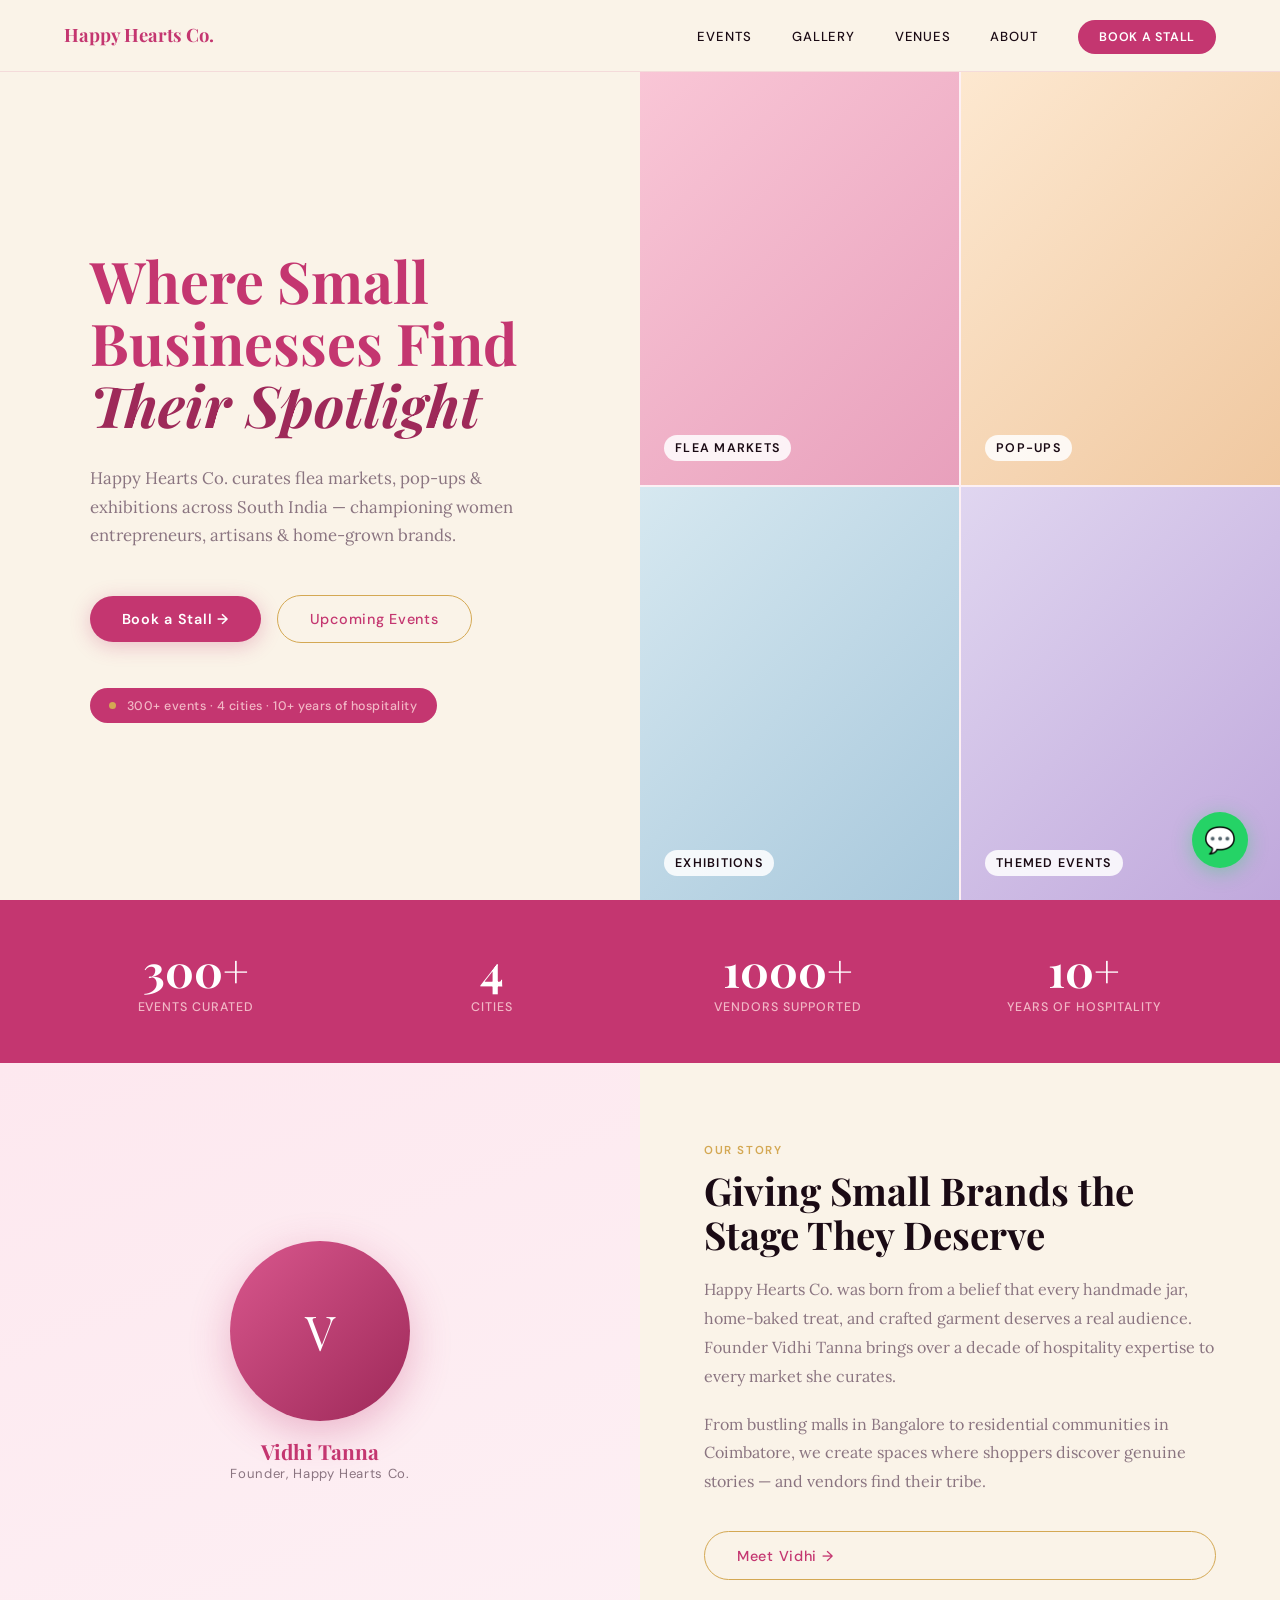
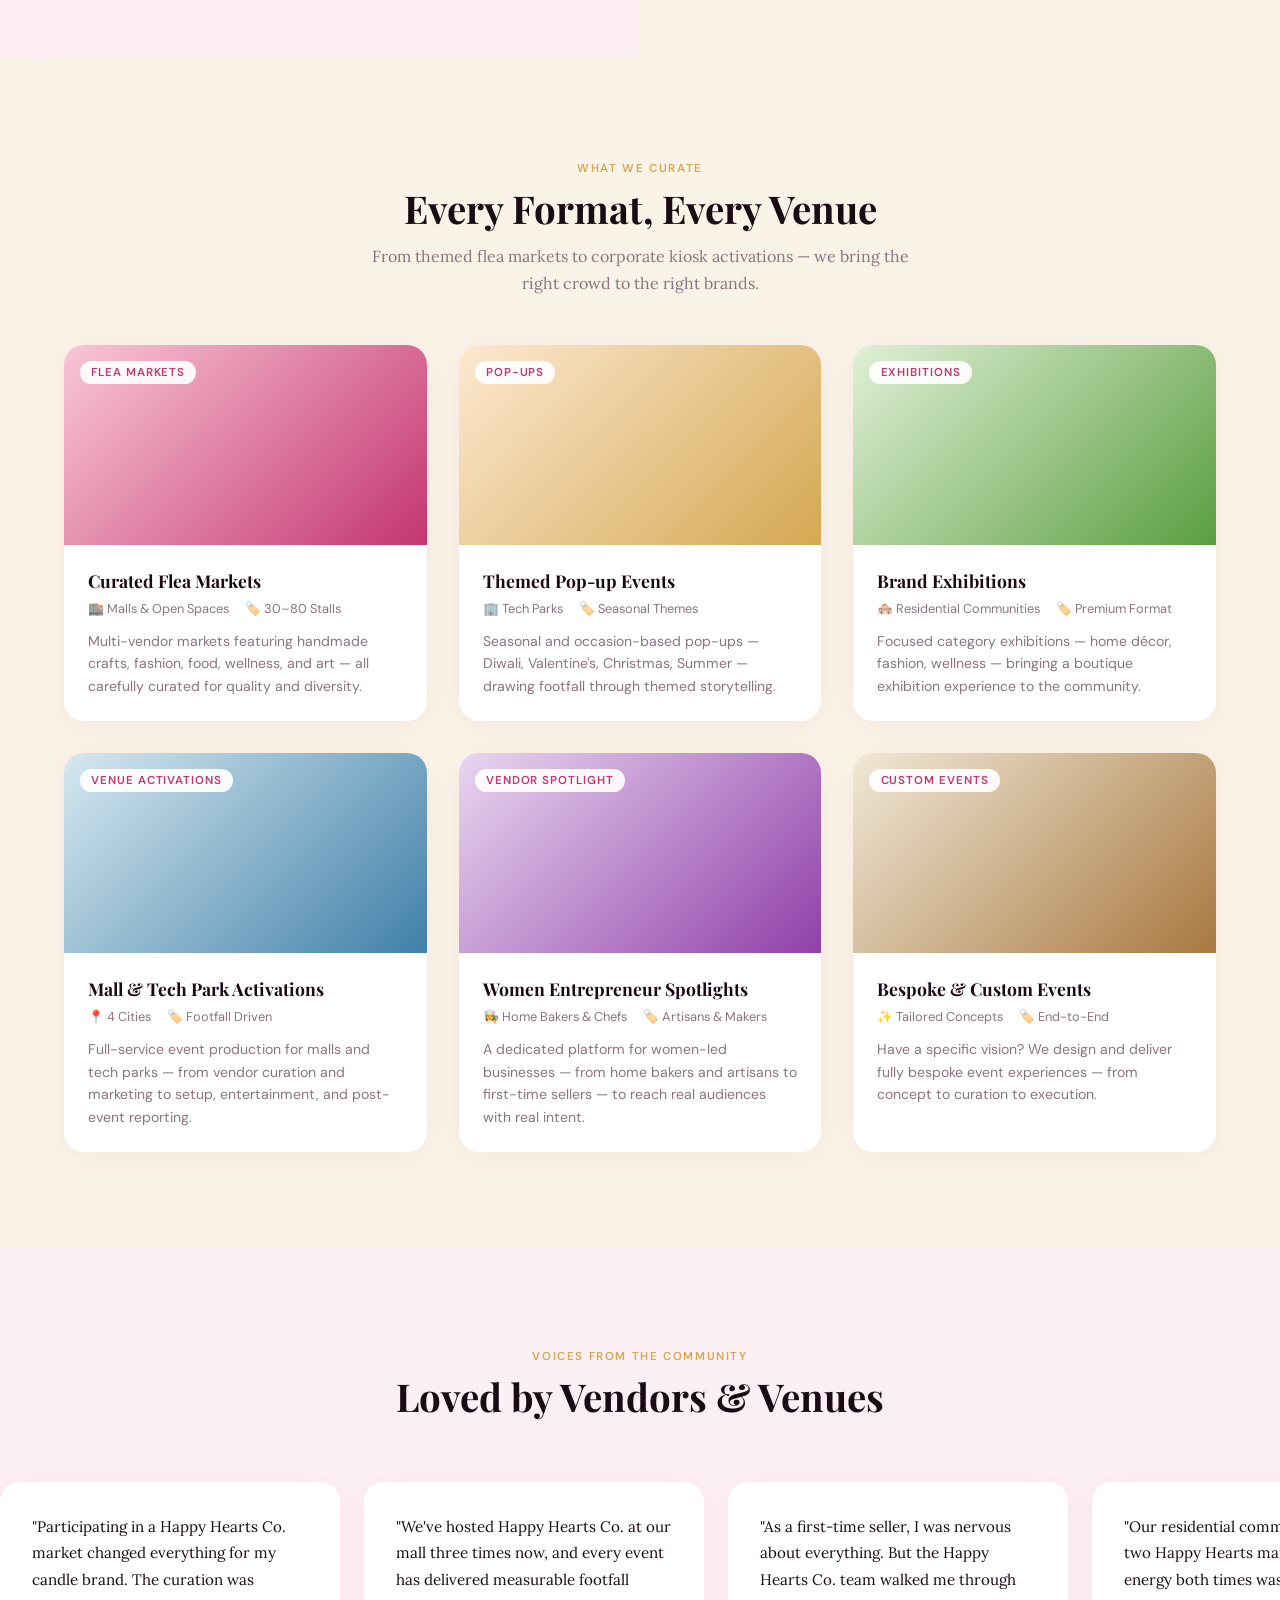
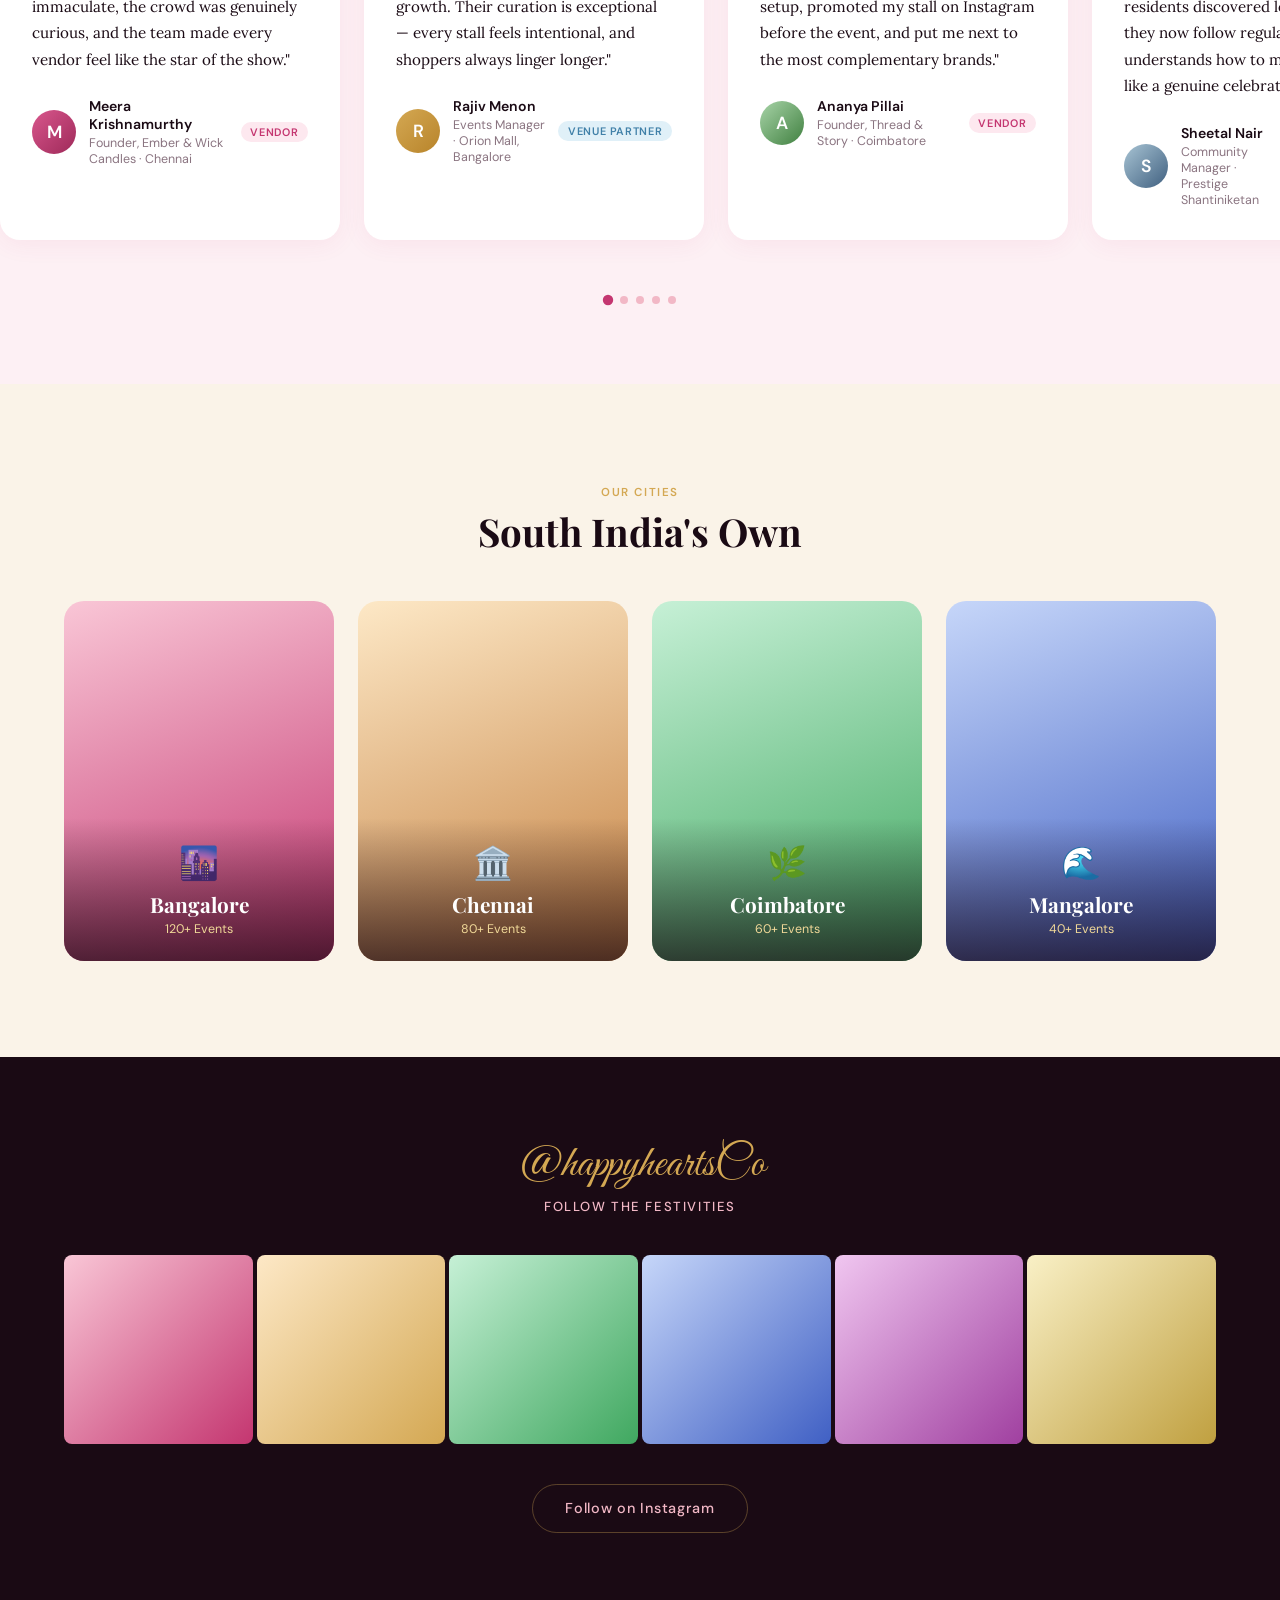
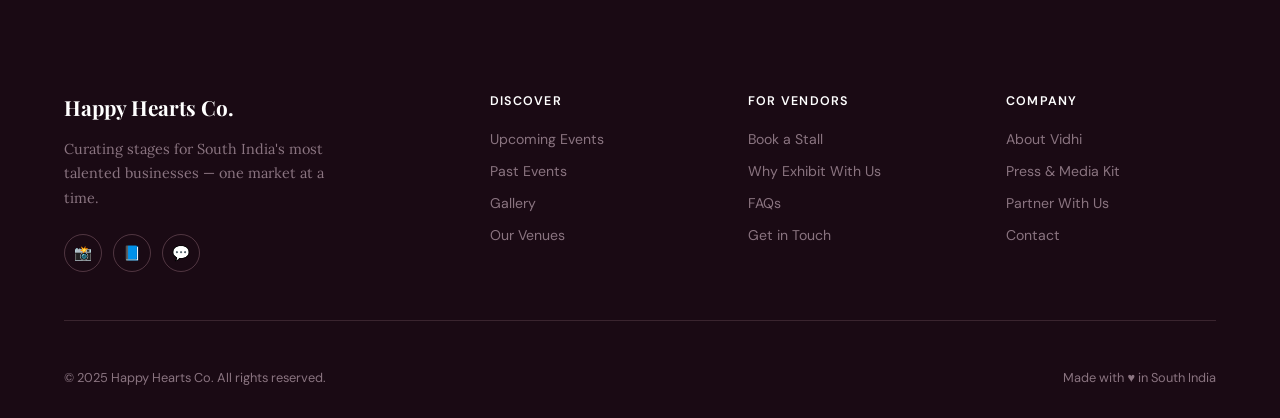
==== index.html @ 6479162c "Changed the Repo Structure" ====
<!DOCTYPE html>
<html lang="en">
<head>
  <meta charset="UTF-8" />
  <meta name="viewport" content="width=device-width, initial-scale=1.0" />
  <title>Happy Hearts Co. — Where Small Businesses Find Their Spotlight</title>
  <meta name="description" content="Happy Hearts Co. curates flea markets, pop-ups, and exhibitions across South India — giving women entrepreneurs and small businesses their stage." />
  <link rel="preconnect" href="https://fonts.googleapis.com">
  <link rel="preconnect" href="https://fonts.gstatic.com" crossorigin>
  <link href="https://fonts.googleapis.com/css2?family=Playfair+Display:ital,wght@0,400;0,600;0,700;1,400;1,600&family=DM+Sans:wght@300;400;500;600&family=Lora:ital,wght@0,400;1,400&family=Great+Vibes&display=swap" rel="stylesheet">
  <link rel="stylesheet" href="/css/styles.css">
</head>
<body>

<!-- ── NAVIGATION ── -->
<nav id="mainNav">
  <a href="/" class="nav-logo">
    <!-- Replace src with your actual logo file, e.g. /images/logo.png -->
    <span class="nav-logo-text serif">Happy Hearts Co.</span>
  </a>
  <ul class="nav-links">
    <li><a href="/events">Events</a></li>
    <li><a href="/gallery">Gallery</a></li>
    <li><a href="/venues">Venues</a></li>
    <li><a href="/about">About</a></li>
    <li><a href="/vendors" class="nav-cta">Book a Stall</a></li>
  </ul>
  <button class="nav-toggle" id="navToggle" aria-label="Toggle menu">
    <span></span><span></span><span></span>
  </button>
</nav>

<!-- ── HERO ── -->
<section class="hero">
  <div class="hero-left">
    <h1 class="hero-headline serif">
      Where Small<br>Businesses Find<br><em>Their Spotlight</em>
    </h1>
    <p class="hero-sub lora">
      Happy Hearts Co. curates flea markets, pop-ups &amp; exhibitions across South India — championing women entrepreneurs, artisans &amp; home-grown brands.
    </p>
    <div class="hero-ctas">
      <a href="/vendors" class="btn-primary">Book a Stall →</a>
      <a href="/events" class="btn-secondary">Upcoming Events</a>
    </div>
    <div class="hero-badge">
      <span class="badge-dot"></span>
      300+ events · 4 cities · 10+ years of hospitality
    </div>
  </div>
  <div class="hero-right">
    <div class="hero-tiles">
      <div class="hero-tile">
        <div class="tile-bg tb-1"></div>
        <span class="tile-label">Flea Markets</span>
      </div>
      <div class="hero-tile">
        <div class="tile-bg tb-2"></div>
        <span class="tile-label">Pop-ups</span>
      </div>
      <div class="hero-tile">
        <div class="tile-bg tb-3"></div>
        <span class="tile-label">Exhibitions</span>
      </div>
      <div class="hero-tile">
        <div class="tile-bg tb-4"></div>
        <span class="tile-label">Themed Events</span>
      </div>
    </div>
  </div>
</section>

<!-- ── STATS STRIP ── -->
<div class="stats-strip">
  <div class="stat-item">
    <div class="stat-num serif">300+</div>
    <div class="stat-label">Events Curated</div>
  </div>
  <div class="stat-item">
    <div class="stat-num serif">4</div>
    <div class="stat-label">Cities</div>
  </div>
  <div class="stat-item">
    <div class="stat-num serif">1000+</div>
    <div class="stat-label">Vendors Supported</div>
  </div>
  <div class="stat-item">
    <div class="stat-num serif">10+</div>
    <div class="stat-label">Years of Hospitality</div>
  </div>
</div>

<!-- ── ABOUT STRIP ── -->
<section class="about-strip">
  <div class="about-visual">
    <div class="about-visual-inner">
      <div class="about-founder-placeholder">V</div>
      <div class="about-founder-name serif">Vidhi Tanna</div>
      <div class="about-founder-title">Founder, Happy Hearts Co.</div>
    </div>
  </div>
  <div class="about-content reveal">
    <span class="section-eyebrow">Our Story</span>
    <h2 class="section-title serif" style="text-align:left;margin-bottom:1.2rem;">Giving Small Brands the Stage They Deserve</h2>
    <p>Happy Hearts Co. was born from a belief that every handmade jar, home-baked treat, and crafted garment deserves a real audience. Founder Vidhi Tanna brings over a decade of hospitality expertise to every market she curates.</p>
    <p>From bustling malls in Bangalore to residential communities in Coimbatore, we create spaces where shoppers discover genuine stories — and vendors find their tribe.</p>
    <a href="/about" class="btn-secondary" style="margin-top:1rem;">Meet Vidhi →</a>
  </div>
</section>

<!-- ── EVENTS SECTION ── -->
<section class="events-section">
  <div class="reveal">
    <span class="section-eyebrow">What We Curate</span>
    <h2 class="section-title serif">Every Format, Every Venue</h2>
    <p class="section-sub lora">From themed flea markets to corporate kiosk activations — we bring the right crowd to the right brands.</p>
  </div>
  <div class="events-grid">
    <a href="/events" class="event-card reveal">
      <div class="event-card-img">
        <div class="event-card-bg ec-1"></div>
        <span class="event-card-tag">Flea Markets</span>
      </div>
      <div class="event-card-body">
        <div class="event-card-title serif">Curated Flea Markets</div>
        <div class="event-card-meta">
          <span>🏬 Malls &amp; Open Spaces</span>
          <span>🏷️ 30–80 Stalls</span>
        </div>
        <div class="event-card-desc">Multi-vendor markets featuring handmade crafts, fashion, food, wellness, and art — all carefully curated for quality and diversity.</div>
      </div>
    </a>
    <a href="/events" class="event-card reveal">
      <div class="event-card-img">
        <div class="event-card-bg ec-2"></div>
        <span class="event-card-tag">Pop-ups</span>
      </div>
      <div class="event-card-body">
        <div class="event-card-title serif">Themed Pop-up Events</div>
        <div class="event-card-meta">
          <span>🏢 Tech Parks</span>
          <span>🏷️ Seasonal Themes</span>
        </div>
        <div class="event-card-desc">Seasonal and occasion-based pop-ups — Diwali, Valentine's, Christmas, Summer — drawing footfall through themed storytelling.</div>
      </div>
    </a>
    <a href="/events" class="event-card reveal">
      <div class="event-card-img">
        <div class="event-card-bg ec-3"></div>
        <span class="event-card-tag">Exhibitions</span>
      </div>
      <div class="event-card-body">
        <div class="event-card-title serif">Brand Exhibitions</div>
        <div class="event-card-meta">
          <span>🏘️ Residential Communities</span>
          <span>🏷️ Premium Format</span>
        </div>
        <div class="event-card-desc">Focused category exhibitions — home décor, fashion, wellness — bringing a boutique exhibition experience to the community.</div>
      </div>
    </a>
    <a href="/venues" class="event-card reveal">
      <div class="event-card-img">
        <div class="event-card-bg ec-4"></div>
        <span class="event-card-tag">Venue Activations</span>
      </div>
      <div class="event-card-body">
        <div class="event-card-title serif">Mall &amp; Tech Park Activations</div>
        <div class="event-card-meta">
          <span>📍 4 Cities</span>
          <span>🏷️ Footfall Driven</span>
        </div>
        <div class="event-card-desc">Full-service event production for malls and tech parks — from vendor curation and marketing to setup, entertainment, and post-event reporting.</div>
      </div>
    </a>
    <a href="/vendors" class="event-card reveal">
      <div class="event-card-img">
        <div class="event-card-bg ec-5"></div>
        <span class="event-card-tag">Vendor Spotlight</span>
      </div>
      <div class="event-card-body">
        <div class="event-card-title serif">Women Entrepreneur Spotlights</div>
        <div class="event-card-meta">
          <span>👩‍🍳 Home Bakers &amp; Chefs</span>
          <span>🏷️ Artisans &amp; Makers</span>
        </div>
        <div class="event-card-desc">A dedicated platform for women-led businesses — from home bakers and artisans to first-time sellers — to reach real audiences with real intent.</div>
      </div>
    </a>
    <a href="/contact" class="event-card reveal">
      <div class="event-card-img">
        <div class="event-card-bg ec-6"></div>
        <span class="event-card-tag">Custom Events</span>
      </div>
      <div class="event-card-body">
        <div class="event-card-title serif">Bespoke &amp; Custom Events</div>
        <div class="event-card-meta">
          <span>✨ Tailored Concepts</span>
          <span>🏷️ End-to-End</span>
        </div>
        <div class="event-card-desc">Have a specific vision? We design and deliver fully bespoke event experiences — from concept to curation to execution.</div>
      </div>
    </a>
  </div>
</section>

<!-- ── TESTIMONIALS ── -->
<section class="testi-section">
  <div class="testi-header reveal">
    <span class="section-eyebrow">Voices from the Community</span>
    <h2 class="section-title serif">Loved by Vendors &amp; Venues</h2>
  </div>
  <div class="testi-track" id="testiTrack">
    <div class="testi-card">
      <p class="testi-text lora">"Participating in a Happy Hearts Co. market changed everything for my candle brand. The curation was immaculate, the crowd was genuinely curious, and the team made every vendor feel like the star of the show."</p>
      <div class="testi-author">
        <div class="testi-avatar ta-1">M</div>
        <div class="testi-info">
          <div class="testi-name">Meera Krishnamurthy</div>
          <div class="testi-role">Founder, Ember &amp; Wick Candles · Chennai</div>
        </div>
        <div class="testi-type-badge">Vendor</div>
      </div>
    </div>
    <div class="testi-card">
      <p class="testi-text lora">"We've hosted Happy Hearts Co. at our mall three times now, and every event has delivered measurable footfall growth. Their curation is exceptional — every stall feels intentional, and shoppers always linger longer."</p>
      <div class="testi-author">
        <div class="testi-avatar ta-2">R</div>
        <div class="testi-info">
          <div class="testi-name">Rajiv Menon</div>
          <div class="testi-role">Events Manager · Orion Mall, Bangalore</div>
        </div>
        <div class="testi-type-badge venue">Venue Partner</div>
      </div>
    </div>
    <div class="testi-card">
      <p class="testi-text lora">"As a first-time seller, I was nervous about everything. But the Happy Hearts Co. team walked me through setup, promoted my stall on Instagram before the event, and put me next to the most complementary brands."</p>
      <div class="testi-author">
        <div class="testi-avatar ta-3">A</div>
        <div class="testi-info">
          <div class="testi-name">Ananya Pillai</div>
          <div class="testi-role">Founder, Thread &amp; Story · Coimbatore</div>
        </div>
        <div class="testi-type-badge">Vendor</div>
      </div>
    </div>
    <div class="testi-card">
      <p class="testi-text lora">"Our residential community has hosted two Happy Hearts markets now. The energy both times was incredible — residents discovered local businesses they now follow regularly. Vidhi understands how to make an event feel like a genuine celebration."</p>
      <div class="testi-author">
        <div class="testi-avatar ta-4">S</div>
        <div class="testi-info">
          <div class="testi-name">Sheetal Nair</div>
          <div class="testi-role">Community Manager · Prestige Shantiniketan</div>
        </div>
        <div class="testi-type-badge venue">Venue Partner</div>
      </div>
    </div>
    <div class="testi-card">
      <p class="testi-text lora">"I've done flea markets across Bangalore, but Happy Hearts Co. events consistently bring the most engaged buyers. The audience genuinely comes to discover and support small brands — not just to window shop. That quality of footfall is rare."</p>
      <div class="testi-author">
        <div class="testi-avatar ta-1">P</div>
        <div class="testi-info">
          <div class="testi-name">Priya Sundaram</div>
          <div class="testi-role">Founder, Chai &amp; Clay · Bangalore</div>
        </div>
        <div class="testi-type-badge">Vendor</div>
      </div>
    </div>
  </div>
  <div class="testi-dots" id="testiDots">
    <button class="tdot active" data-index="0"></button>
    <button class="tdot" data-index="1"></button>
    <button class="tdot" data-index="2"></button>
    <button class="tdot" data-index="3"></button>
    <button class="tdot" data-index="4"></button>
  </div>
</section>

<!-- ── CITIES ── -->
<section class="cities-section">
  <div class="cities-header reveal">
    <span class="section-eyebrow">Our Cities</span>
    <h2 class="section-title serif">South India's Own</h2>
  </div>
  <div class="cities-grid">
    <a href="/events?city=bangalore" class="city-card reveal" style="text-decoration:none;">
      <div class="city-bg cb-1"></div>
      <div class="city-overlay">
        <span class="city-emoji">🌆</span>
        <div class="city-name serif">Bangalore</div>
        <div class="city-count">120+ Events</div>
      </div>
    </a>
    <a href="/events?city=chennai" class="city-card reveal" style="text-decoration:none;">
      <div class="city-bg cb-2"></div>
      <div class="city-overlay">
        <span class="city-emoji">🏛️</span>
        <div class="city-name serif">Chennai</div>
        <div class="city-count">80+ Events</div>
      </div>
    </a>
    <a href="/events?city=coimbatore" class="city-card reveal" style="text-decoration:none;">
      <div class="city-bg cb-3"></div>
      <div class="city-overlay">
        <span class="city-emoji">🌿</span>
        <div class="city-name serif">Coimbatore</div>
        <div class="city-count">60+ Events</div>
      </div>
    </a>
    <a href="/events?city=mangalore" class="city-card reveal" style="text-decoration:none;">
      <div class="city-bg cb-4"></div>
      <div class="city-overlay">
        <span class="city-emoji">🌊</span>
        <div class="city-name serif">Mangalore</div>
        <div class="city-count">40+ Events</div>
      </div>
    </a>
  </div>
</section>

<!-- ── INSTAGRAM ── -->
<div class="insta-section">
  <div class="insta-handle script">@happyheartsCo</div>
  <div class="insta-sub">Follow the Festivities</div>
  <div class="insta-grid">
    <div class="insta-cell"><div class="insta-placeholder ip-1"></div><div class="insta-overlay">❤️</div></div>
    <div class="insta-cell"><div class="insta-placeholder ip-2"></div><div class="insta-overlay">❤️</div></div>
    <div class="insta-cell"><div class="insta-placeholder ip-3"></div><div class="insta-overlay">❤️</div></div>
    <div class="insta-cell"><div class="insta-placeholder ip-4"></div><div class="insta-overlay">❤️</div></div>
    <div class="insta-cell"><div class="insta-placeholder ip-5"></div><div class="insta-overlay">❤️</div></div>
    <div class="insta-cell"><div class="insta-placeholder ip-6"></div><div class="insta-overlay">❤️</div></div>
  </div>
  <a href="https://instagram.com/happyheartsCo" target="_blank" class="btn-secondary" style="color:var(--blush);border-color:rgba(212,168,83,0.35);margin:0 auto;display:inline-flex;">Follow on Instagram</a>
</div>

<!-- ── FOOTER ── -->
<footer>
  <div class="footer-top">
    <div>
      <!-- Replace with <img class="footer-logo-img" src="/images/logo.png" alt="Happy Hearts Co."> -->
      <div class="footer-logo-text serif">Happy Hearts Co.</div>
      <p class="footer-tagline lora">Curating stages for South India's most talented businesses — one market at a time.</p>
      <div class="footer-social">
        <a href="https://instagram.com/happyheartsCo" class="social-btn" target="_blank" title="Instagram">📸</a>
        <a href="#" class="social-btn" title="Facebook">📘</a>
        <a href="https://wa.me/91XXXXXXXXXX" class="social-btn" target="_blank" title="WhatsApp">💬</a>
      </div>
    </div>
    <div class="footer-col">
      <h4>Discover</h4>
      <ul class="footer-links">
        <li><a href="/events">Upcoming Events</a></li>
        <li><a href="/events/past">Past Events</a></li>
        <li><a href="/gallery">Gallery</a></li>
        <li><a href="/venues">Our Venues</a></li>
      </ul>
    </div>
    <div class="footer-col">
      <h4>For Vendors</h4>
      <ul class="footer-links">
        <li><a href="/vendors">Book a Stall</a></li>
        <li><a href="/vendors#why">Why Exhibit With Us</a></li>
        <li><a href="/vendors#faq">FAQs</a></li>
        <li><a href="/contact">Get in Touch</a></li>
      </ul>
    </div>
    <div class="footer-col">
      <h4>Company</h4>
      <ul class="footer-links">
        <li><a href="/about">About Vidhi</a></li>
        <li><a href="/press">Press &amp; Media Kit</a></li>
        <li><a href="/about#partner">Partner With Us</a></li>
        <li><a href="/contact">Contact</a></li>
      </ul>
    </div>
  </div>
  <div class="footer-bottom">
    <div class="footer-legal">© 2025 Happy Hearts Co. All rights reserved.</div>
    <div class="footer-made">Made with ♥ in South India</div>
  </div>
</footer>

<!-- ── WHATSAPP FLOAT ── -->
<a href="https://wa.me/91XXXXXXXXXX?text=Hi%20Happy%20Hearts%20Co.!" class="whatsapp-float" target="_blank" title="Chat on WhatsApp">💬</a>

<script src="/js/main.js"></script>
</body>
</html>
---- css/styles.css ----
/* ============================================================
   Happy Hearts Co. — Main Stylesheet
   Brand: Warm feminine · Festival energy · South India roots
   ============================================================ */

/* ── DESIGN TOKENS ── */
:root {
  --brand:        #c43670;
  --brand-dark:   #9e2959;
  --brand-light:  #d9578d;
  --blush:        #F2B8C6;
  --blush-soft:   #fde8ef;
  --gold:         #D4A853;
  --gold-light:   #f0d898;
  --cream:        #FAF3E8;
  --powder:       #FDF0F4;
  --espresso:     #1A0A14;
  --warm-grey:    #8a7480;
  --white:        #ffffff;
}

/* ── RESET & BASE ── */
*, *::before, *::after { box-sizing: border-box; margin: 0; padding: 0; }
html { scroll-behavior: smooth; }
body {
  font-family: 'DM Sans', sans-serif;
  background-color: var(--cream);
  color: var(--espresso);
  overflow-x: hidden;
}

/* ── FONT UTILITIES ── */
.serif  { font-family: 'Playfair Display', serif; }
.script { font-family: 'Great Vibes', cursive; }
.lora   { font-family: 'Lora', serif; }

/* ── SECTION UTILITIES ── */
.section-eyebrow {
  display: inline-block;
  font-size: 0.72rem;
  font-weight: 600;
  letter-spacing: 0.14em;
  text-transform: uppercase;
  color: var(--gold);
  margin-bottom: 0.6rem;
}
.section-title {
  font-family: 'Playfair Display', serif;
  font-size: clamp(1.9rem, 3vw, 2.8rem);
  font-weight: 700;
  color: var(--espresso);
  line-height: 1.15;
}
.section-sub {
  font-family: 'Lora', serif;
  font-size: 1rem;
  color: var(--warm-grey);
  line-height: 1.7;
  max-width: 560px;
  margin: 0.8rem auto 0;
}

/* ── BUTTONS ── */
.btn-primary {
  display: inline-flex;
  align-items: center;
  gap: 0.5rem;
  background: var(--brand);
  color: var(--white);
  padding: 0.9rem 2rem;
  border-radius: 50px;
  font-size: 0.9rem;
  font-weight: 600;
  letter-spacing: 0.05em;
  text-decoration: none;
  transition: background 0.2s, transform 0.2s, box-shadow 0.2s;
  box-shadow: 0 4px 20px rgba(196, 54, 112, 0.28);
}
.btn-primary:hover {
  background: var(--brand-dark);
  transform: translateY(-2px);
  box-shadow: 0 8px 30px rgba(196, 54, 112, 0.38);
}
.btn-secondary {
  display: inline-flex;
  align-items: center;
  gap: 0.5rem;
  background: transparent;
  color: var(--brand);
  padding: 0.9rem 2rem;
  border-radius: 50px;
  border: 1.5px solid var(--gold);
  font-size: 0.9rem;
  font-weight: 500;
  letter-spacing: 0.05em;
  text-decoration: none;
  transition: background 0.2s, transform 0.2s;
}
.btn-secondary:hover { background: var(--blush-soft); transform: translateY(-2px); }

/* ── SCROLL REVEAL ── */
.reveal {
  opacity: 0;
  transform: translateY(28px);
  transition: opacity 0.7s ease, transform 0.7s ease;
}
.reveal.visible {
  opacity: 1;
  transform: none;
}

/* ── NAVIGATION ── */
nav {
  position: fixed;
  top: 0; left: 0; right: 0;
  z-index: 100;
  padding: 0 5vw;
  height: 72px;
  display: flex;
  align-items: center;
  justify-content: space-between;
  background: rgba(250, 243, 232, 0.94);
  backdrop-filter: blur(14px);
  border-bottom: 1px solid rgba(196, 54, 112, 0.12);
  transition: box-shadow 0.3s;
}
nav.scrolled { box-shadow: 0 4px 30px rgba(196, 54, 112, 0.08); }

.nav-logo {
  display: flex;
  align-items: center;
  gap: 0.6rem;
  text-decoration: none;
}
.nav-logo-img { height: 44px; width: auto; display: block; }
.nav-logo-text {
  font-family: 'Playfair Display', serif;
  font-size: 1.15rem;
  font-weight: 700;
  color: var(--brand);
  line-height: 1.2;
}

.nav-links {
  display: flex;
  gap: 2.5rem;
  list-style: none;
}
.nav-links a {
  text-decoration: none;
  font-size: 0.82rem;
  font-weight: 500;
  letter-spacing: 0.06em;
  text-transform: uppercase;
  color: var(--espresso);
  position: relative;
  transition: color 0.2s;
}
.nav-links a::after {
  content: '';
  position: absolute;
  bottom: -3px; left: 0;
  width: 0; height: 1.5px;
  background: var(--gold);
  transition: width 0.3s ease;
}
.nav-links a:hover { color: var(--brand); }
.nav-links a:hover::after { width: 100%; }
.nav-links a.active { color: var(--brand); }
.nav-links a.active::after { width: 100%; }

.nav-cta {
  background: var(--brand) !important;
  color: var(--white) !important;
  padding: 0.55rem 1.3rem;
  border-radius: 50px;
  font-size: 0.78rem !important;
  font-weight: 600 !important;
  letter-spacing: 0.08em;
  transition: background 0.2s, transform 0.2s !important;
}
.nav-cta:hover { background: var(--brand-dark) !important; transform: translateY(-1px); }
.nav-cta::after { display: none !important; }

/* Mobile hamburger */
.nav-toggle {
  display: none;
  flex-direction: column;
  gap: 5px;
  cursor: pointer;
  padding: 4px;
  background: none;
  border: none;
}
.nav-toggle span {
  display: block;
  width: 24px;
  height: 2px;
  background: var(--espresso);
  border-radius: 2px;
  transition: all 0.3s;
}

/* ── HERO ── */
.hero {
  min-height: 100vh;
  padding-top: 72px;
  display: grid;
  grid-template-columns: 1fr 1fr;
  background: var(--cream);
  position: relative;
  overflow: hidden;
}
.hero-left {
  padding: 8vh 5vw 8vh 7vw;
  display: flex;
  flex-direction: column;
  justify-content: center;
  position: relative;
  z-index: 2;
}
.hero-headline {
  font-family: 'Playfair Display', serif;
  font-size: clamp(2.8rem, 4.5vw, 5rem);
  font-weight: 700;
  color: var(--brand);
  line-height: 1.08;
  margin-bottom: 1.8rem;
  opacity: 0;
  transform: translateY(20px);
  animation: fadeUp 0.8s forwards 0.3s;
}
.hero-headline em { font-style: italic; color: var(--brand-dark); }
.hero-sub {
  font-family: 'Lora', serif;
  font-size: 1.05rem;
  line-height: 1.7;
  color: var(--warm-grey);
  max-width: 460px;
  margin-bottom: 2.8rem;
  opacity: 0;
  transform: translateY(20px);
  animation: fadeUp 0.8s forwards 0.5s;
}
.hero-ctas {
  display: flex;
  gap: 1rem;
  align-items: center;
  flex-wrap: wrap;
  opacity: 0;
  transform: translateY(20px);
  animation: fadeUp 0.8s forwards 0.7s;
}
.hero-badge {
  margin-top: 2.8rem;
  display: inline-flex;
  align-items: center;
  gap: 0.7rem;
  background: var(--brand);
  color: var(--blush);
  padding: 0.6rem 1.2rem;
  border-radius: 50px;
  font-size: 0.78rem;
  font-weight: 500;
  letter-spacing: 0.04em;
  width: fit-content;
  opacity: 0;
  animation: fadeUp 0.8s forwards 0.9s;
}
.badge-dot {
  width: 7px; height: 7px;
  background: var(--gold);
  border-radius: 50%;
  animation: pulse 1.5s infinite;
}

/* Hero right — venue tiles */
.hero-right {
  position: relative;
  overflow: hidden;
  background: var(--powder);
}
.hero-tiles {
  position: absolute;
  inset: 0;
  display: grid;
  grid-template-columns: 1fr 1fr;
  grid-template-rows: 1fr 1fr;
  gap: 2px;
}
.hero-tile {
  position: relative;
  overflow: hidden;
  background: var(--blush-soft);
  display: flex;
  align-items: flex-end;
  padding: 1.5rem;
  opacity: 0;
  animation: fadeUp 0.6s forwards;
}
.hero-tile:nth-child(1) { animation-delay: 0.4s; }
.hero-tile:nth-child(2) { animation-delay: 0.55s; }
.hero-tile:nth-child(3) { animation-delay: 0.7s; }
.hero-tile:nth-child(4) { animation-delay: 0.85s; }
.tile-bg {
  position: absolute;
  inset: 0;
  transition: transform 0.5s ease;
}
.hero-tile:hover .tile-bg { transform: scale(1.05); }
.tb-1 { background: linear-gradient(135deg, #f9c6d6 0%, #e8a0bc 100%); }
.tb-2 { background: linear-gradient(135deg, #fde8d0 0%, #f0c8a0 100%); }
.tb-3 { background: linear-gradient(135deg, #d6e8f0 0%, #a8c8dc 100%); }
.tb-4 { background: linear-gradient(135deg, #e0d6f0 0%, #c0a8dc 100%); }
.tile-label {
  position: relative;
  z-index: 2;
  font-size: 0.78rem;
  font-weight: 600;
  letter-spacing: 0.1em;
  text-transform: uppercase;
  color: var(--espresso);
  background: rgba(255,255,255,0.85);
  padding: 0.3rem 0.7rem;
  border-radius: 20px;
}

/* ── STATS STRIP ── */
.stats-strip {
  background: var(--brand);
  padding: 3rem 5vw;
  display: grid;
  grid-template-columns: repeat(4, 1fr);
  gap: 2rem;
}
.stat-item {
  text-align: center;
  opacity: 0;
  transform: translateY(20px);
  transition: opacity 0.6s ease, transform 0.6s ease;
}
.stat-item.visible { opacity: 1; transform: none; }
.stat-num {
  font-family: 'Playfair Display', serif;
  font-size: clamp(2rem, 3.5vw, 3rem);
  font-weight: 700;
  color: var(--white);
  line-height: 1;
}
.stat-label {
  font-size: 0.78rem;
  font-weight: 500;
  letter-spacing: 0.08em;
  text-transform: uppercase;
  color: var(--blush);
  margin-top: 0.4rem;
}

/* ── ABOUT STRIP ── */
.about-strip {
  display: grid;
  grid-template-columns: 1fr 1fr;
  gap: 0;
  min-height: 520px;
}
.about-visual {
  background: linear-gradient(160deg, var(--blush-soft) 0%, var(--powder) 100%);
  display: flex;
  align-items: center;
  justify-content: center;
  padding: 4rem;
  position: relative;
  overflow: hidden;
}
.about-visual-inner {
  text-align: center;
}
.about-founder-img {
  width: 180px;
  height: 180px;
  border-radius: 50%;
  object-fit: cover;
  border: 4px solid var(--white);
  box-shadow: 0 12px 40px rgba(196, 54, 112, 0.2);
  margin-bottom: 1rem;
}
.about-founder-placeholder {
  width: 180px;
  height: 180px;
  border-radius: 50%;
  background: linear-gradient(135deg, var(--brand-light) 0%, var(--brand-dark) 100%);
  display: flex;
  align-items: center;
  justify-content: center;
  margin: 0 auto 1rem;
  font-family: 'Playfair Display', serif;
  font-size: 3rem;
  color: white;
  box-shadow: 0 12px 40px rgba(196, 54, 112, 0.3);
}
.about-founder-name {
  font-family: 'Playfair Display', serif;
  font-size: 1.3rem;
  color: var(--brand);
  font-weight: 700;
}
.about-founder-title {
  font-size: 0.82rem;
  color: var(--warm-grey);
  letter-spacing: 0.05em;
}
.about-content {
  padding: 5rem 5vw;
  display: flex;
  flex-direction: column;
  justify-content: center;
}
.about-content p {
  font-family: 'Lora', serif;
  font-size: 1rem;
  line-height: 1.8;
  color: var(--warm-grey);
  margin-bottom: 1.2rem;
}

/* ── EVENTS / SERVICES SECTION ── */
.events-section {
  padding: 6rem 5vw;
  text-align: center;
}
.events-grid {
  display: grid;
  grid-template-columns: repeat(3, 1fr);
  gap: 2rem;
  margin-top: 3rem;
  text-align: left;
}
.event-card {
  background: var(--white);
  border-radius: 20px;
  overflow: hidden;
  box-shadow: 0 4px 24px rgba(196, 54, 112, 0.07);
  transition: transform 0.3s ease, box-shadow 0.3s ease;
  text-decoration: none;
  color: inherit;
  display: block;
}
.event-card:hover {
  transform: translateY(-6px);
  box-shadow: 0 16px 48px rgba(196, 54, 112, 0.14);
}
.event-card-img {
  height: 200px;
  position: relative;
  overflow: hidden;
}
.event-card-bg {
  position: absolute;
  inset: 0;
  transition: transform 0.5s ease;
}
.event-card:hover .event-card-bg { transform: scale(1.06); }
.ec-1 { background: linear-gradient(135deg, #f9c6d6 0%, #c43670 100%); }
.ec-2 { background: linear-gradient(135deg, #fde8d0 0%, #D4A853 100%); }
.ec-3 { background: linear-gradient(135deg, #e0f0d6 0%, #5a9e40 100%); }
.ec-4 { background: linear-gradient(135deg, #d6e8f0 0%, #4080a8 100%); }
.ec-5 { background: linear-gradient(135deg, #e8d6f0 0%, #9040a8 100%); }
.ec-6 { background: linear-gradient(135deg, #f0e8d6 0%, #a87840 100%); }
.event-card-tag {
  position: absolute;
  top: 1rem; left: 1rem;
  background: rgba(255,255,255,0.92);
  color: var(--brand);
  font-size: 0.72rem;
  font-weight: 600;
  letter-spacing: 0.08em;
  text-transform: uppercase;
  padding: 0.25rem 0.7rem;
  border-radius: 20px;
  z-index: 2;
}
.event-card-body { padding: 1.5rem; }
.event-card-title {
  font-family: 'Playfair Display', serif;
  font-size: 1.1rem;
  font-weight: 700;
  color: var(--espresso);
  margin-bottom: 0.5rem;
}
.event-card-meta {
  font-size: 0.8rem;
  color: var(--warm-grey);
  margin-bottom: 0.8rem;
  display: flex;
  gap: 1rem;
}
.event-card-desc {
  font-size: 0.88rem;
  line-height: 1.6;
  color: var(--warm-grey);
}

/* ── TESTIMONIALS ── */
.testi-section {
  padding: 6rem 0 5rem;
  background: var(--powder);
  overflow: hidden;
}
.testi-header {
  text-align: center;
  padding: 0 5vw 3rem;
}
.testi-track {
  display: flex;
  gap: 1.5rem;
  padding: 1rem 5vw 2rem;
  overflow-x: auto;
  scroll-snap-type: x mandatory;
  cursor: grab;
  scrollbar-width: none;
  -ms-overflow-style: none;
}
.testi-track::-webkit-scrollbar { display: none; }
.testi-track.dragging { cursor: grabbing; }
.testi-card {
  min-width: 340px;
  max-width: 340px;
  background: var(--white);
  border-radius: 20px;
  padding: 2rem;
  scroll-snap-align: start;
  box-shadow: 0 4px 24px rgba(196, 54, 112, 0.07);
  flex-shrink: 0;
}
.testi-text {
  font-family: 'Lora', serif;
  font-size: 0.95rem;
  line-height: 1.75;
  color: var(--espresso);
  margin-bottom: 1.5rem;
}
.testi-author {
  display: flex;
  align-items: center;
  gap: 0.8rem;
}
.testi-avatar {
  width: 44px; height: 44px;
  border-radius: 50%;
  flex-shrink: 0;
  display: flex;
  align-items: center;
  justify-content: center;
  font-size: 1.1rem;
  color: white;
  font-weight: 600;
}
.ta-1 { background: linear-gradient(135deg, var(--brand-light), var(--brand-dark)); }
.ta-2 { background: linear-gradient(135deg, #D4A853, #b8842a); }
.ta-3 { background: linear-gradient(135deg, #a8d4a8, #408040); }
.ta-4 { background: linear-gradient(135deg, #a8c4d4, #406080); }
.testi-info { flex: 1; }
.testi-name { font-size: 0.88rem; font-weight: 600; color: var(--espresso); }
.testi-role { font-size: 0.78rem; color: var(--warm-grey); margin-top: 0.1rem; }
.testi-type-badge {
  font-size: 0.68rem;
  font-weight: 600;
  letter-spacing: 0.06em;
  text-transform: uppercase;
  color: var(--brand);
  background: var(--blush-soft);
  padding: 0.2rem 0.6rem;
  border-radius: 20px;
}
.testi-type-badge.venue { color: #4080a8; background: #e0f0f8; }
.testi-dots {
  display: flex;
  justify-content: center;
  gap: 0.5rem;
  margin-top: 1.5rem;
}
.tdot {
  width: 8px; height: 8px;
  border-radius: 50%;
  background: var(--blush);
  border: none;
  cursor: pointer;
  transition: background 0.2s, transform 0.2s;
}
.tdot.active { background: var(--brand); transform: scale(1.3); }

/* ── CITIES ── */
.cities-section {
  padding: 6rem 5vw;
  text-align: center;
}
.cities-header { margin-bottom: 3rem; }
.cities-grid {
  display: grid;
  grid-template-columns: repeat(4, 1fr);
  gap: 1.5rem;
}
.city-card {
  position: relative;
  border-radius: 20px;
  overflow: hidden;
  aspect-ratio: 3/4;
  display: flex;
  align-items: flex-end;
  text-decoration: none;
  color: inherit;
}
.city-bg {
  position: absolute;
  inset: 0;
  transition: transform 0.5s ease;
}
.city-card:hover .city-bg { transform: scale(1.06); }
.cb-1 { background: linear-gradient(160deg, #f9c6d6 0%, #c43670 100%); }
.cb-2 { background: linear-gradient(160deg, #fde8c6 0%, #c48040 100%); }
.cb-3 { background: linear-gradient(160deg, #c6f0d6 0%, #40a860 100%); }
.cb-4 { background: linear-gradient(160deg, #c6d6f9 0%, #4060c4 100%); }
.city-overlay {
  position: relative;
  z-index: 2;
  padding: 1.5rem;
  width: 100%;
  background: linear-gradient(0deg, rgba(26,10,20,0.7) 0%, transparent 100%);
}
.city-emoji { font-size: 2rem; display: block; margin-bottom: 0.4rem; }
.city-name {
  font-family: 'Playfair Display', serif;
  font-size: 1.3rem;
  font-weight: 700;
  color: var(--white);
}
.city-count { font-size: 0.78rem; color: var(--gold-light); margin-top: 0.2rem; }

/* ── INSTAGRAM SECTION ── */
.insta-section {
  padding: 5rem 5vw;
  background: var(--espresso);
  text-align: center;
}
.insta-handle {
  font-family: 'Great Vibes', cursive;
  font-size: 2.8rem;
  color: var(--gold);
  margin-bottom: 0.3rem;
}
.insta-sub {
  font-size: 0.82rem;
  font-weight: 500;
  letter-spacing: 0.12em;
  text-transform: uppercase;
  color: var(--blush);
  margin-bottom: 2.5rem;
}
.insta-grid {
  display: grid;
  grid-template-columns: repeat(6, 1fr);
  gap: 4px;
  margin-bottom: 2.5rem;
}
.insta-cell {
  aspect-ratio: 1;
  position: relative;
  overflow: hidden;
  border-radius: 8px;
  cursor: pointer;
}
.insta-placeholder {
  position: absolute;
  inset: 0;
  transition: transform 0.4s ease;
}
.insta-cell:hover .insta-placeholder { transform: scale(1.08); }
.ip-1 { background: linear-gradient(135deg, #f9c6d6, #c43670); }
.ip-2 { background: linear-gradient(135deg, #fde8c6, #D4A853); }
.ip-3 { background: linear-gradient(135deg, #c6f0d6, #40a860); }
.ip-4 { background: linear-gradient(135deg, #c6d6f9, #4060c4); }
.ip-5 { background: linear-gradient(135deg, #f0c6f0, #a040a0); }
.ip-6 { background: linear-gradient(135deg, #f9f0c6, #c0a040); }
.insta-overlay {
  position: absolute;
  inset: 0;
  background: rgba(196, 54, 112, 0.5);
  display: flex;
  align-items: center;
  justify-content: center;
  opacity: 0;
  transition: opacity 0.3s ease;
  font-size: 1.5rem;
  color: white;
}
.insta-cell:hover .insta-overlay { opacity: 1; }

/* ── FOOTER ── */
footer {
  background: var(--espresso);
  color: var(--blush);
  padding: 5rem 5vw 2rem;
}
.footer-top {
  display: grid;
  grid-template-columns: 1.8fr 1fr 1fr 1fr;
  gap: 3rem;
  margin-bottom: 3rem;
  padding-bottom: 3rem;
  border-bottom: 1px solid rgba(242, 184, 198, 0.15);
}
.footer-logo-img {
  height: 48px;
  width: auto;
  margin-bottom: 1rem;
  display: block;
}
.footer-logo-text {
  font-family: 'Playfair Display', serif;
  font-size: 1.3rem;
  font-weight: 700;
  color: var(--white);
  margin-bottom: 1rem;
}
.footer-tagline {
  font-family: 'Lora', serif;
  font-size: 0.9rem;
  line-height: 1.7;
  color: var(--warm-grey);
  margin-bottom: 1.5rem;
  max-width: 280px;
}
.footer-social { display: flex; gap: 0.7rem; }
.social-btn {
  width: 38px; height: 38px;
  border-radius: 50%;
  border: 1px solid rgba(242, 184, 198, 0.25);
  display: flex;
  align-items: center;
  justify-content: center;
  color: var(--blush);
  text-decoration: none;
  font-size: 0.9rem;
  transition: background 0.2s, border-color 0.2s;
}
.social-btn:hover { background: var(--brand); border-color: var(--brand); }
.footer-col h4 {
  font-size: 0.78rem;
  font-weight: 600;
  letter-spacing: 0.1em;
  text-transform: uppercase;
  color: var(--white);
  margin-bottom: 1.2rem;
}
.footer-links { list-style: none; }
.footer-links li { margin-bottom: 0.7rem; }
.footer-links a {
  text-decoration: none;
  font-size: 0.88rem;
  color: var(--warm-grey);
  transition: color 0.2s;
}
.footer-links a:hover { color: var(--gold); }
.footer-bottom {
  display: flex;
  align-items: center;
  justify-content: space-between;
}
.footer-legal { font-size: 0.8rem; color: var(--warm-grey); }
.footer-made { font-size: 0.8rem; color: var(--warm-grey); }

/* ── WHATSAPP FLOAT ── */
.whatsapp-float {
  position: fixed;
  bottom: 2rem;
  right: 2rem;
  z-index: 200;
  width: 56px; height: 56px;
  background: #25D366;
  border-radius: 50%;
  display: flex;
  align-items: center;
  justify-content: center;
  text-decoration: none;
  font-size: 1.6rem;
  color: white;
  box-shadow: 0 4px 20px rgba(37, 211, 102, 0.4);
  transition: transform 0.2s, box-shadow 0.2s;
}
.whatsapp-float:hover {
  transform: translateY(-3px) scale(1.05);
  box-shadow: 0 8px 30px rgba(37, 211, 102, 0.5);
}

/* ── INNER PAGE HERO ── */
.page-hero {
  padding: 120px 5vw 5rem;
  background: linear-gradient(135deg, var(--powder) 0%, var(--cream) 100%);
  text-align: center;
  position: relative;
  overflow: hidden;
}
.page-hero::before {
  content: '';
  position: absolute;
  top: -100px; right: -100px;
  width: 400px; height: 400px;
  background: radial-gradient(circle, rgba(196,54,112,0.08) 0%, transparent 70%);
  border-radius: 50%;
}
.page-hero-eyebrow {
  display: inline-block;
  font-size: 0.72rem;
  font-weight: 600;
  letter-spacing: 0.14em;
  text-transform: uppercase;
  color: var(--gold);
  margin-bottom: 1rem;
}
.page-hero-title {
  font-family: 'Playfair Display', serif;
  font-size: clamp(2.2rem, 4vw, 3.8rem);
  font-weight: 700;
  color: var(--brand);
  line-height: 1.1;
  margin-bottom: 1.2rem;
}
.page-hero-sub {
  font-family: 'Lora', serif;
  font-size: 1.05rem;
  color: var(--warm-grey);
  max-width: 560px;
  margin: 0 auto;
  line-height: 1.7;
}

/* ── CONTENT SECTIONS ── */
.content-section {
  padding: 5rem 5vw;
}
.content-section.alt { background: var(--powder); }

/* ── VENDOR PAGE ── */
.why-grid {
  display: grid;
  grid-template-columns: repeat(3, 1fr);
  gap: 2rem;
  margin-top: 3rem;
}
.why-card {
  background: var(--white);
  border-radius: 20px;
  padding: 2.5rem 2rem;
  text-align: center;
  box-shadow: 0 4px 24px rgba(196, 54, 112, 0.07);
}
.why-icon {
  font-size: 2.5rem;
  margin-bottom: 1rem;
  display: block;
}
.why-card h3 {
  font-family: 'Playfair Display', serif;
  font-size: 1.1rem;
  color: var(--brand);
  margin-bottom: 0.7rem;
}
.why-card p { font-size: 0.9rem; line-height: 1.6; color: var(--warm-grey); }

/* Stall types */
.stall-grid {
  display: grid;
  grid-template-columns: repeat(3, 1fr);
  gap: 1.5rem;
  margin-top: 2rem;
}
.stall-card {
  border: 1.5px solid rgba(196, 54, 112, 0.15);
  border-radius: 16px;
  padding: 2rem;
  transition: border-color 0.2s, box-shadow 0.2s;
  position: relative;
}
.stall-card:hover {
  border-color: var(--brand);
  box-shadow: 0 8px 32px rgba(196, 54, 112, 0.1);
}
.stall-card.popular {
  border-color: var(--brand);
  background: var(--blush-soft);
}
.popular-badge {
  position: absolute;
  top: -12px; left: 50%;
  transform: translateX(-50%);
  background: var(--brand);
  color: white;
  font-size: 0.68rem;
  font-weight: 600;
  letter-spacing: 0.08em;
  text-transform: uppercase;
  padding: 0.2rem 0.8rem;
  border-radius: 20px;
}
.stall-card h3 { font-family: 'Playfair Display', serif; font-size: 1.2rem; color: var(--espresso); margin-bottom: 0.4rem; }
.stall-price { font-size: 1.5rem; font-weight: 700; color: var(--brand); margin-bottom: 1rem; }
.stall-price span { font-size: 0.85rem; font-weight: 400; color: var(--warm-grey); }
.stall-features { list-style: none; }
.stall-features li { font-size: 0.88rem; color: var(--warm-grey); padding: 0.3rem 0; border-bottom: 1px solid rgba(196,54,112,0.08); }
.stall-features li::before { content: '✓ '; color: var(--brand); font-weight: 700; }

/* Contact form */
.contact-form {
  max-width: 640px;
  margin: 0 auto;
}
.form-group {
  margin-bottom: 1.5rem;
}
.form-group label {
  display: block;
  font-size: 0.82rem;
  font-weight: 600;
  letter-spacing: 0.04em;
  text-transform: uppercase;
  color: var(--espresso);
  margin-bottom: 0.5rem;
}
.form-group input,
.form-group select,
.form-group textarea {
  width: 100%;
  padding: 0.85rem 1.2rem;
  border: 1.5px solid rgba(196, 54, 112, 0.2);
  border-radius: 12px;
  font-family: 'DM Sans', sans-serif;
  font-size: 0.95rem;
  color: var(--espresso);
  background: var(--white);
  transition: border-color 0.2s, box-shadow 0.2s;
  outline: none;
}
.form-group input:focus,
.form-group select:focus,
.form-group textarea:focus {
  border-color: var(--brand);
  box-shadow: 0 0 0 3px rgba(196, 54, 112, 0.1);
}
.form-group textarea { resize: vertical; min-height: 120px; }
.form-row { display: grid; grid-template-columns: 1fr 1fr; gap: 1rem; }

/* FAQ */
.faq-list { max-width: 720px; margin: 2rem auto 0; }
.faq-item {
  border-bottom: 1px solid rgba(196, 54, 112, 0.12);
  padding: 1.5rem 0;
}
.faq-q {
  display: flex;
  justify-content: space-between;
  align-items: center;
  cursor: pointer;
  font-weight: 600;
  font-size: 0.95rem;
  color: var(--espresso);
  gap: 1rem;
}
.faq-q .faq-icon {
  flex-shrink: 0;
  width: 24px; height: 24px;
  background: var(--blush-soft);
  border-radius: 50%;
  display: flex;
  align-items: center;
  justify-content: center;
  color: var(--brand);
  font-size: 1.1rem;
  transition: transform 0.3s, background 0.2s;
}
.faq-item.open .faq-icon { transform: rotate(45deg); background: var(--brand); color: white; }
.faq-a {
  font-family: 'Lora', serif;
  font-size: 0.92rem;
  color: var(--warm-grey);
  line-height: 1.7;
  max-height: 0;
  overflow: hidden;
  transition: max-height 0.4s ease, padding 0.3s ease;
}
.faq-item.open .faq-a { max-height: 300px; padding-top: 1rem; }

/* Gallery grid */
.gallery-grid {
  display: grid;
  grid-template-columns: repeat(3, 1fr);
  gap: 1.5rem;
  margin-top: 2rem;
}
.gallery-item {
  border-radius: 16px;
  overflow: hidden;
  aspect-ratio: 4/3;
  position: relative;
  cursor: pointer;
}
.gallery-item:nth-child(4n+1) { grid-column: span 2; }
.gallery-placeholder {
  position: absolute;
  inset: 0;
  transition: transform 0.4s ease;
  display: flex;
  align-items: center;
  justify-content: center;
  font-size: 3rem;
}
.gallery-item:hover .gallery-placeholder { transform: scale(1.05); }
.gp-1 { background: linear-gradient(135deg, #f9c6d6, #c43670); }
.gp-2 { background: linear-gradient(135deg, #fde8c6, #D4A853); }
.gp-3 { background: linear-gradient(135deg, #c6f0d6, #40a860); }
.gp-4 { background: linear-gradient(135deg, #c6d6f9, #4060c4); }
.gp-5 { background: linear-gradient(135deg, #f0c6f0, #a040a0); }
.gp-6 { background: linear-gradient(135deg, #f9f0c6, #c0a040); }
.gp-7 { background: linear-gradient(135deg, #fdc6d6, #d43660); }
.gp-8 { background: linear-gradient(135deg, #c6e8f9, #4090c4); }
.gp-9 { background: linear-gradient(135deg, #f0d6c6, #a06040); }
.gallery-overlay {
  position: absolute;
  inset: 0;
  background: rgba(196, 54, 112, 0.5);
  opacity: 0;
  transition: opacity 0.3s;
  display: flex;
  align-items: center;
  justify-content: center;
  color: white;
  font-size: 2rem;
}
.gallery-item:hover .gallery-overlay { opacity: 1; }

/* Venues */
.venues-grid {
  display: grid;
  grid-template-columns: repeat(2, 1fr);
  gap: 2rem;
  margin-top: 2rem;
}
.venue-card {
  background: var(--white);
  border-radius: 20px;
  padding: 2.5rem;
  display: flex;
  gap: 1.5rem;
  align-items: flex-start;
  box-shadow: 0 4px 24px rgba(196, 54, 112, 0.07);
  transition: transform 0.3s, box-shadow 0.3s;
}
.venue-card:hover { transform: translateY(-4px); box-shadow: 0 12px 40px rgba(196,54,112,0.12); }
.venue-icon {
  width: 56px; height: 56px;
  background: var(--blush-soft);
  border-radius: 16px;
  display: flex;
  align-items: center;
  justify-content: center;
  font-size: 1.6rem;
  flex-shrink: 0;
}
.venue-card h3 { font-family: 'Playfair Display', serif; font-size: 1.15rem; color: var(--espresso); margin-bottom: 0.4rem; }
.venue-card p { font-size: 0.88rem; color: var(--warm-grey); line-height: 1.6; }
.venue-tag {
  display: inline-block;
  margin-top: 0.8rem;
  font-size: 0.72rem;
  font-weight: 600;
  letter-spacing: 0.06em;
  text-transform: uppercase;
  color: var(--brand);
  background: var(--blush-soft);
  padding: 0.2rem 0.6rem;
  border-radius: 20px;
}

/* About page */
.timeline {
  position: relative;
  max-width: 680px;
  margin: 3rem auto 0;
}
.timeline::before {
  content: '';
  position: absolute;
  left: 28px;
  top: 0; bottom: 0;
  width: 2px;
  background: linear-gradient(to bottom, var(--brand), var(--gold));
}
.timeline-item {
  display: flex;
  gap: 2rem;
  margin-bottom: 2.5rem;
  position: relative;
}
.timeline-dot {
  width: 56px; height: 56px;
  border-radius: 50%;
  background: var(--brand);
  display: flex;
  align-items: center;
  justify-content: center;
  color: white;
  font-family: 'Playfair Display', serif;
  font-weight: 700;
  flex-shrink: 0;
  position: relative;
  z-index: 1;
  box-shadow: 0 4px 16px rgba(196, 54, 112, 0.3);
}
.timeline-content h3 { font-family: 'Playfair Display', serif; font-size: 1.1rem; color: var(--espresso); margin-bottom: 0.4rem; }
.timeline-content p { font-size: 0.9rem; color: var(--warm-grey); line-height: 1.6; }

/* Press page */
.press-grid {
  display: grid;
  grid-template-columns: repeat(3, 1fr);
  gap: 2rem;
  margin-top: 2rem;
}
.press-card {
  background: var(--white);
  border-radius: 16px;
  padding: 2rem;
  box-shadow: 0 4px 20px rgba(196,54,112,0.07);
}
.press-publication { font-size: 0.78rem; font-weight: 700; letter-spacing: 0.1em; text-transform: uppercase; color: var(--warm-grey); margin-bottom: 0.8rem; }
.press-card h3 { font-family: 'Playfair Display', serif; font-size: 1rem; color: var(--espresso); line-height: 1.4; margin-bottom: 1rem; }
.press-card a { font-size: 0.82rem; color: var(--brand); text-decoration: none; font-weight: 600; }
.press-card a:hover { text-decoration: underline; }

/* Media kit download */
.media-kit-box {
  background: linear-gradient(135deg, var(--brand) 0%, var(--brand-dark) 100%);
  border-radius: 24px;
  padding: 4rem;
  text-align: center;
  color: white;
  margin-top: 3rem;
}
.media-kit-box h2 { font-family: 'Playfair Display', serif; font-size: 2rem; margin-bottom: 1rem; }
.media-kit-box p { font-family: 'Lora', serif; opacity: 0.85; margin-bottom: 2rem; line-height: 1.6; }
.btn-white {
  display: inline-flex;
  align-items: center;
  gap: 0.5rem;
  background: white;
  color: var(--brand);
  padding: 0.9rem 2rem;
  border-radius: 50px;
  font-size: 0.9rem;
  font-weight: 700;
  text-decoration: none;
  transition: transform 0.2s, box-shadow 0.2s;
}
.btn-white:hover { transform: translateY(-2px); box-shadow: 0 8px 30px rgba(0,0,0,0.15); }

/* ── ANIMATIONS ── */
@keyframes fadeUp {
  to { opacity: 1; transform: translateY(0); }
}
@keyframes pulse {
  0%, 100% { opacity: 1; transform: scale(1); }
  50%       { opacity: 0.6; transform: scale(1.4); }
}

/* ── RESPONSIVE ── */
@media (max-width: 1024px) {
  .events-grid   { grid-template-columns: repeat(2, 1fr); }
  .cities-grid   { grid-template-columns: repeat(2, 1fr); }
  .insta-grid    { grid-template-columns: repeat(3, 1fr); }
  .press-grid    { grid-template-columns: repeat(2, 1fr); }
  .footer-top    { grid-template-columns: 1fr 1fr; gap: 2rem; }
}

@media (max-width: 768px) {
  .nav-links     { display: none; }
  .nav-toggle    { display: flex; }
  .nav-links.open {
    display: flex;
    flex-direction: column;
    position: absolute;
    top: 72px; left: 0; right: 0;
    background: rgba(250,243,232,0.98);
    padding: 1.5rem 5vw 2rem;
    gap: 1.2rem;
    border-bottom: 1px solid rgba(196,54,112,0.12);
    backdrop-filter: blur(14px);
  }
  .hero           { grid-template-columns: 1fr; }
  .hero-right     { display: none; }
  .stats-strip    { grid-template-columns: repeat(2, 1fr); }
  .about-strip    { grid-template-columns: 1fr; }
  .events-grid    { grid-template-columns: 1fr; }
  .why-grid       { grid-template-columns: 1fr; }
  .stall-grid     { grid-template-columns: 1fr; }
  .cities-grid    { grid-template-columns: repeat(2, 1fr); }
  .insta-grid     { grid-template-columns: repeat(2, 1fr); }
  .gallery-grid   { grid-template-columns: repeat(2, 1fr); }
  .gallery-item:nth-child(4n+1) { grid-column: span 1; }
  .venues-grid    { grid-template-columns: 1fr; }
  .press-grid     { grid-template-columns: 1fr; }
  .footer-top     { grid-template-columns: 1fr; }
  .footer-bottom  { flex-direction: column; gap: 0.5rem; text-align: center; }
  .form-row       { grid-template-columns: 1fr; }
  .hero-headline  { font-size: 2.8rem; }
  .testi-card     { min-width: 85vw; max-width: 85vw; }
  .media-kit-box  { padding: 2.5rem 1.5rem; }
}
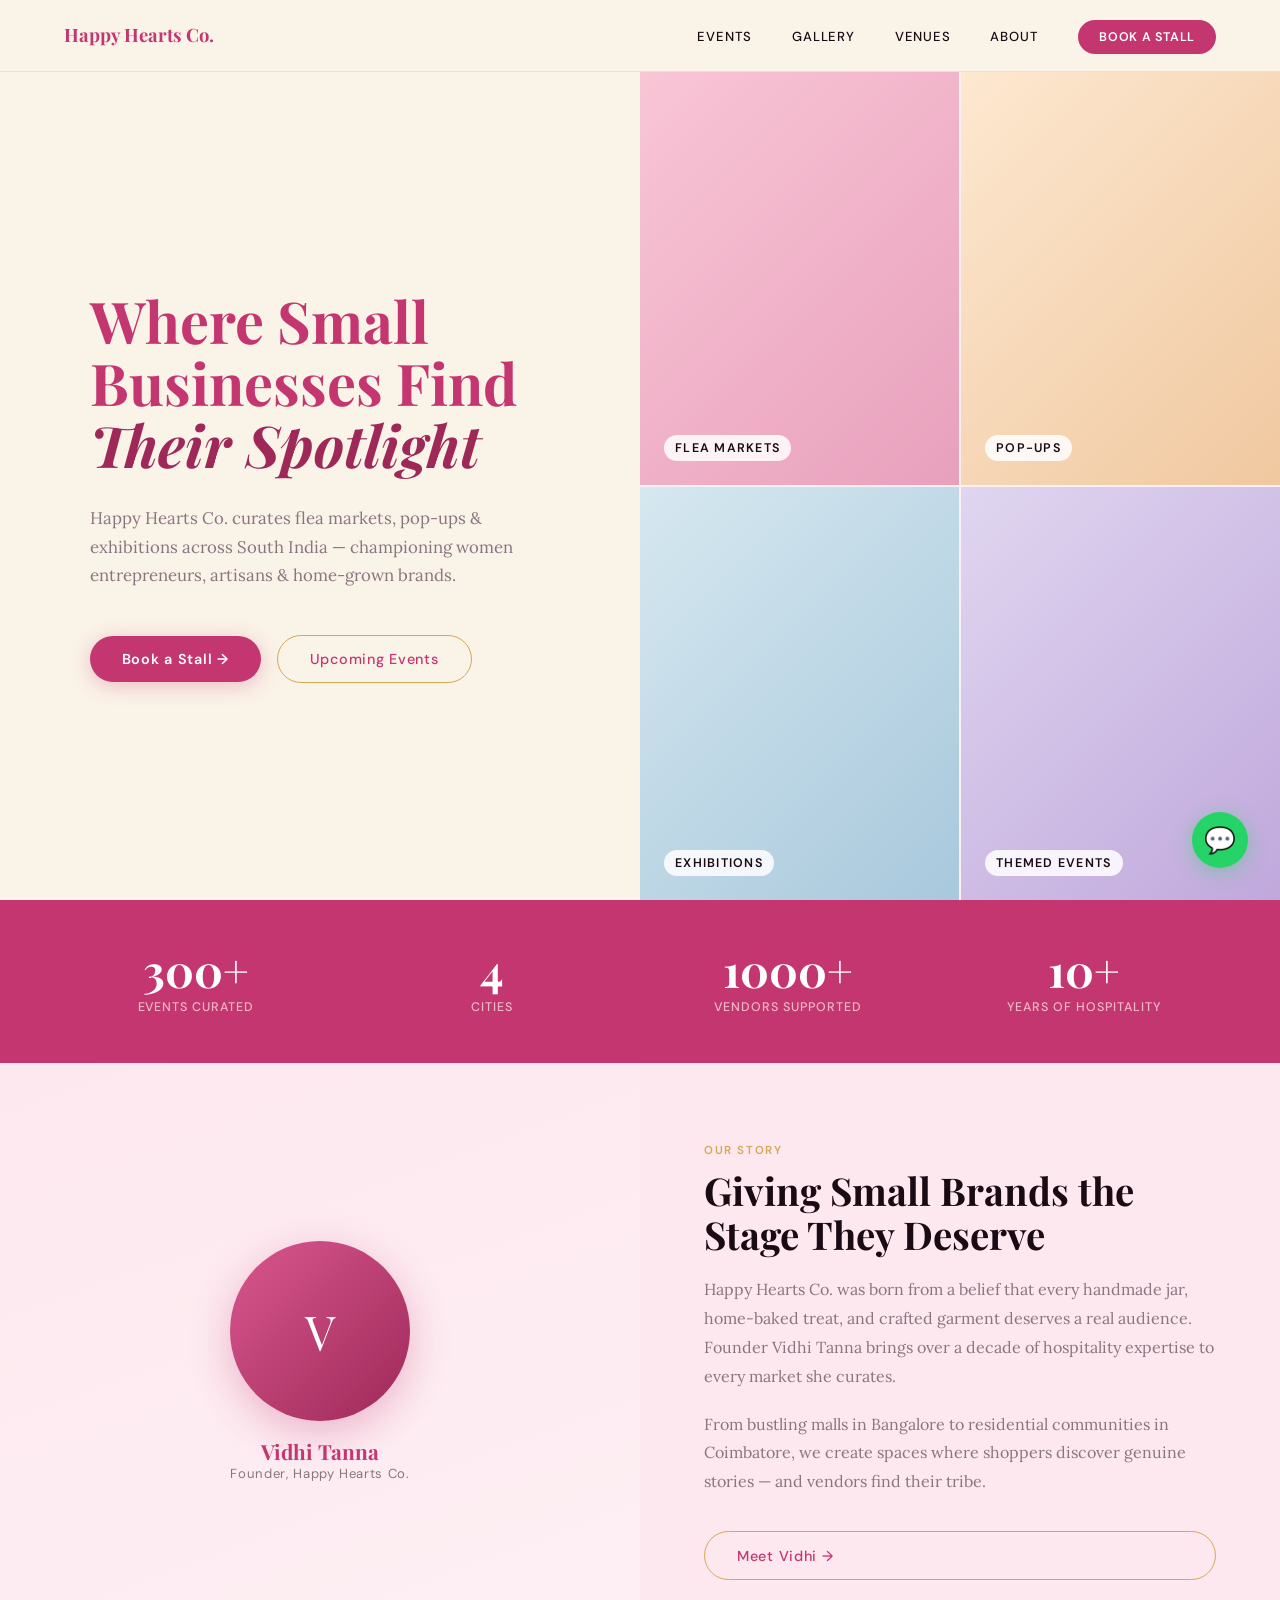
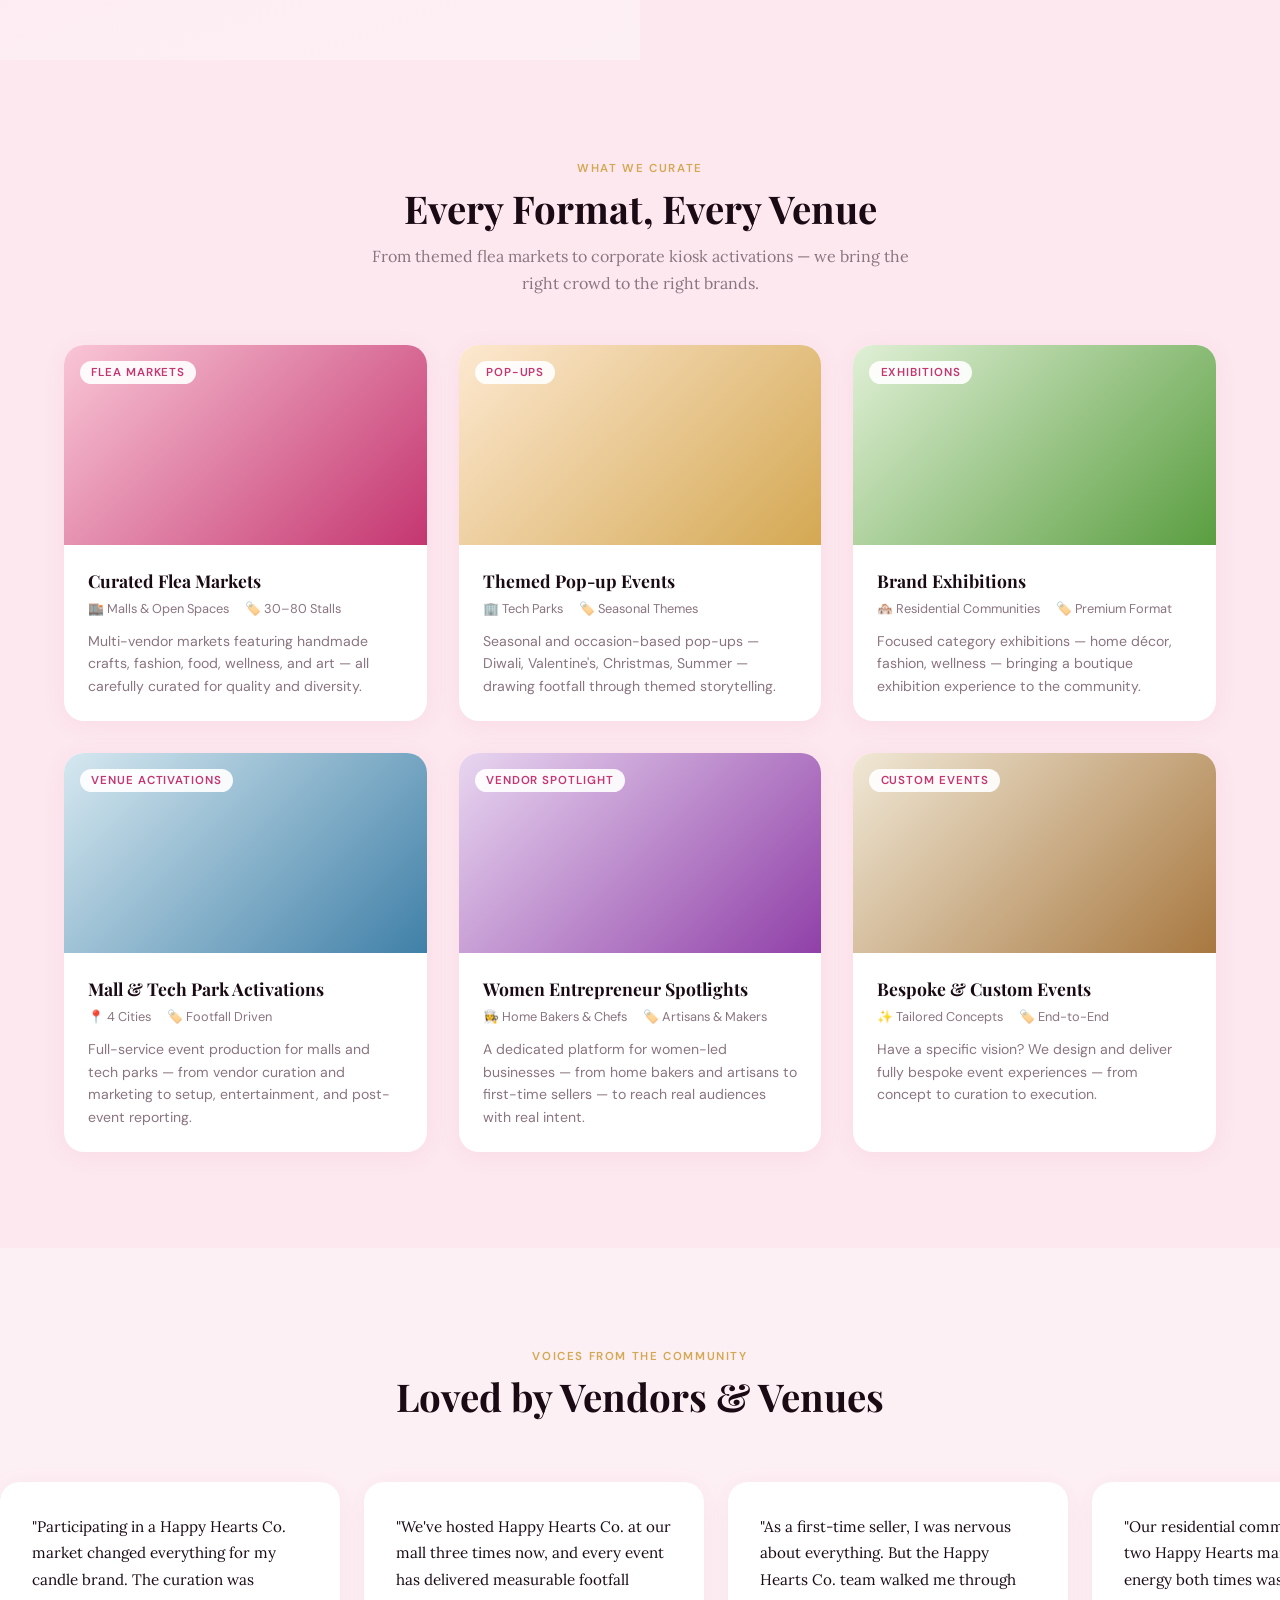
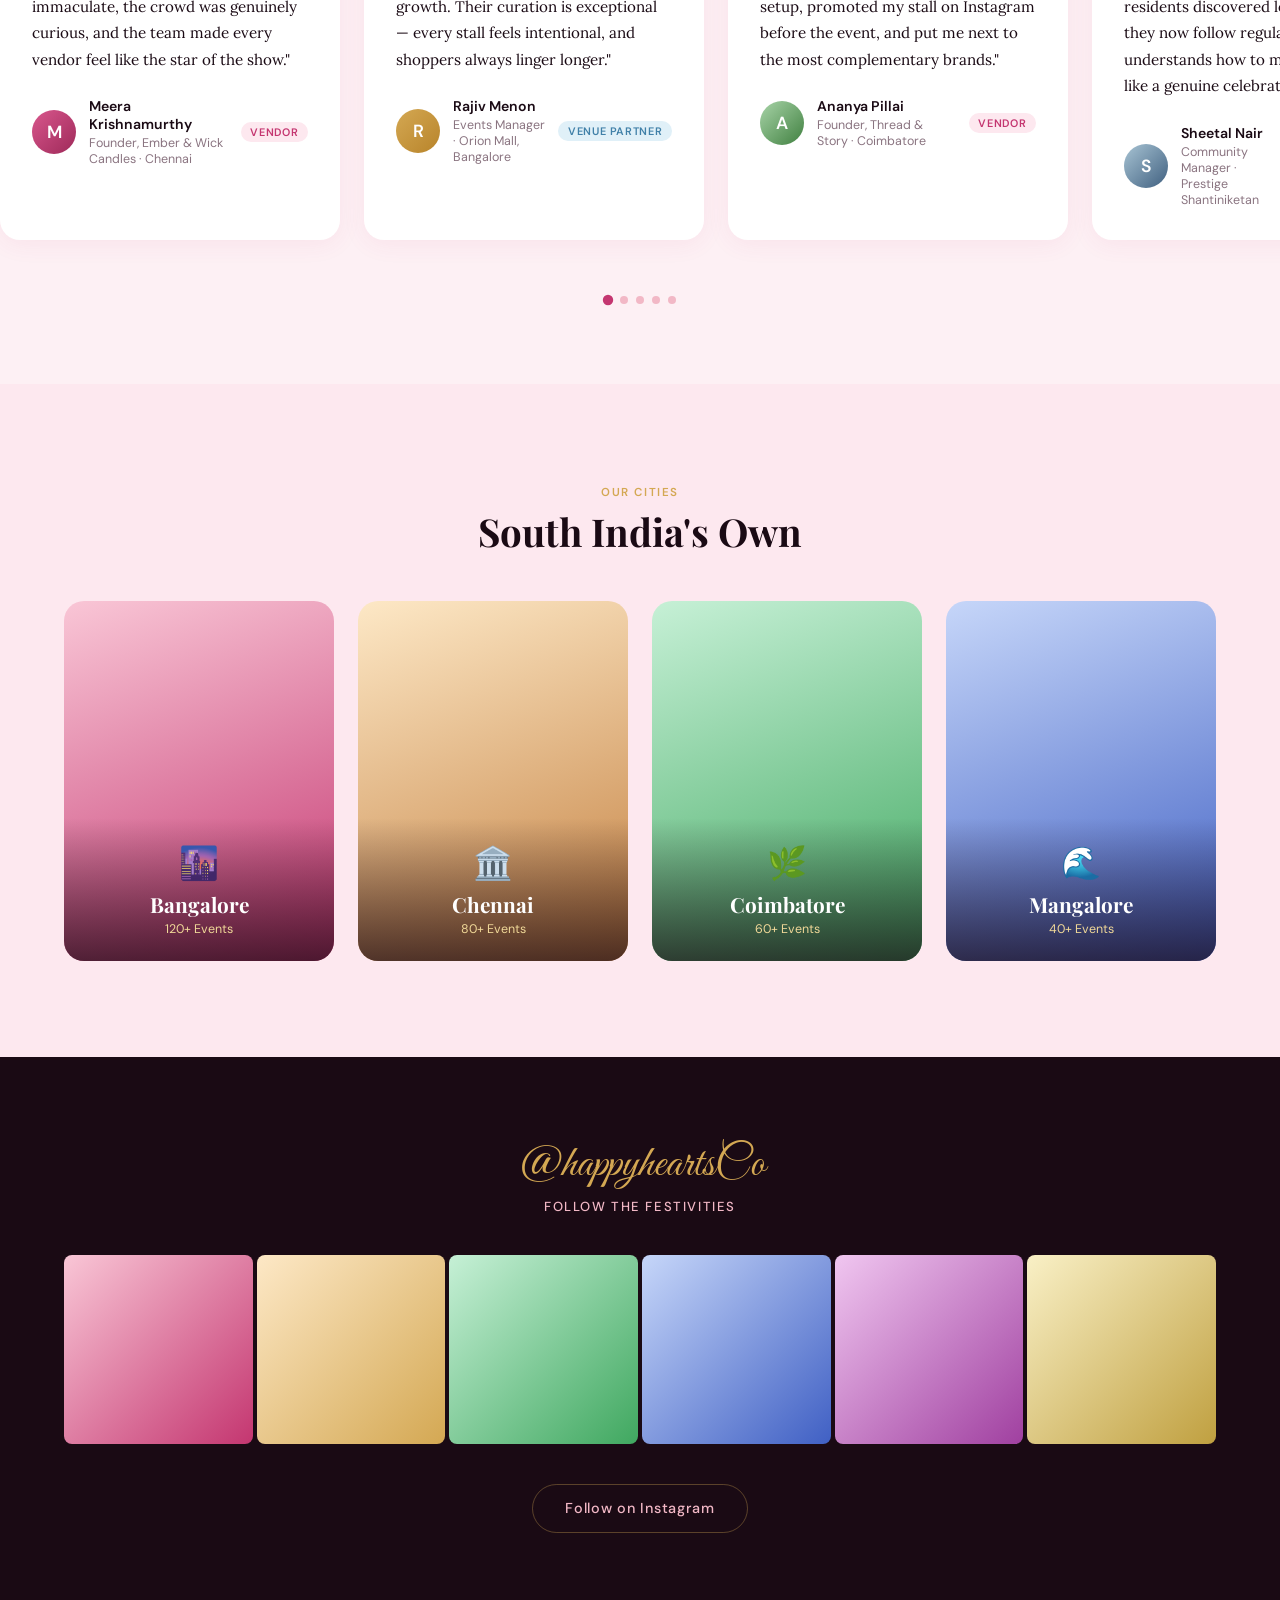
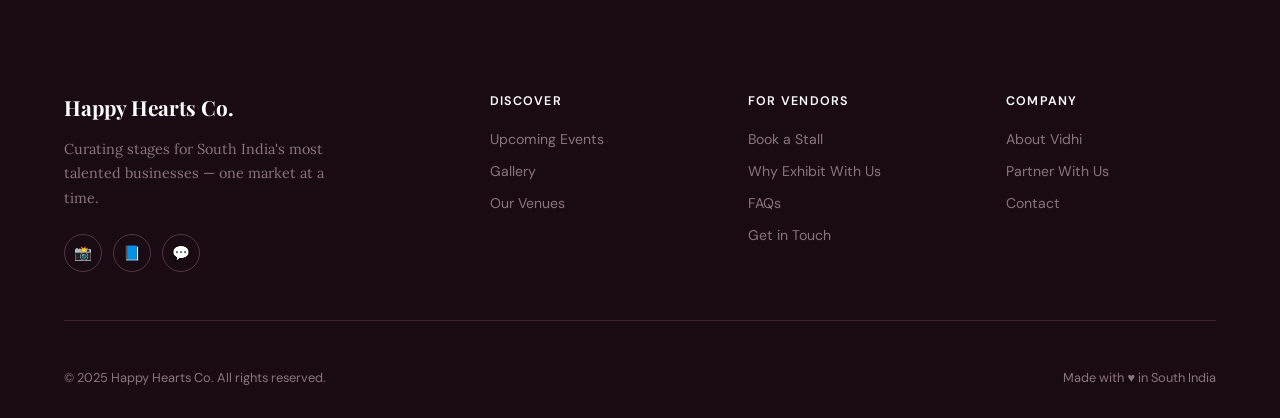
==== commit dc6e83ee: "HomePage Changes Phase-1" ====
--- a/index.html
+++ b/index.html
@@ -23,7 +23,7 @@
     <li><a href="/gallery">Gallery</a></li>
     <li><a href="/venues">Venues</a></li>
     <li><a href="/about">About</a></li>
-    <li><a href="/vendors" class="nav-cta">Book a Stall</a></li>
+    <li><a href="https://docs.google.com/forms/d/e/1FAIpQLSczjhxifFSDkJTK4VwNBeWf5OX_p3N7fbFh50C7BM0ITOMnEQ/viewform?usp=publish-editor" target="_blank" class="nav-cta">Book a Stall</a></li>
   </ul>
   <button class="nav-toggle" id="navToggle" aria-label="Toggle menu">
     <span></span><span></span><span></span>
@@ -40,12 +40,8 @@
       Happy Hearts Co. curates flea markets, pop-ups &amp; exhibitions across South India — championing women entrepreneurs, artisans &amp; home-grown brands.
     </p>
     <div class="hero-ctas">
-      <a href="/vendors" class="btn-primary">Book a Stall →</a>
+      <a href="https://docs.google.com/forms/d/e/1FAIpQLSczjhxifFSDkJTK4VwNBeWf5OX_p3N7fbFh50C7BM0ITOMnEQ/viewform?usp=publish-editor" target="_blank" class="btn-primary">Book a Stall →</a>
       <a href="/events" class="btn-secondary">Upcoming Events</a>
-    </div>
-    <div class="hero-badge">
-      <span class="badge-dot"></span>
-      300+ events · 4 cities · 10+ years of hospitality
     </div>
   </div>
   <div class="hero-right">
@@ -329,7 +325,7 @@
     <div class="insta-cell"><div class="insta-placeholder ip-5"></div><div class="insta-overlay">❤️</div></div>
     <div class="insta-cell"><div class="insta-placeholder ip-6"></div><div class="insta-overlay">❤️</div></div>
   </div>
-  <a href="https://instagram.com/happyheartsCo" target="_blank" class="btn-secondary" style="color:var(--blush);border-color:rgba(212,168,83,0.35);margin:0 auto;display:inline-flex;">Follow on Instagram</a>
+  <a href="https://www.instagram.com/happyheartsco.official?igsh=eXF6MTNpY3drdnB5" target="_blank" class="btn-secondary" style="color:var(--blush);border-color:rgba(212,168,83,0.35);margin:0 auto;display:inline-flex;">Follow on Instagram</a>
 </div>
 
 <!-- ── FOOTER ── -->
@@ -340,8 +336,8 @@
       <div class="footer-logo-text serif">Happy Hearts Co.</div>
       <p class="footer-tagline lora">Curating stages for South India's most talented businesses — one market at a time.</p>
       <div class="footer-social">
-        <a href="https://instagram.com/happyheartsCo" class="social-btn" target="_blank" title="Instagram">📸</a>
-        <a href="#" class="social-btn" title="Facebook">📘</a>
+        <a href="https://www.instagram.com/happyheartsco.official?igsh=eXF6MTNpY3drdnB5" class="social-btn" target="_blank" title="Instagram">📸</a>
+        <a href="https://www.facebook.com/share/1ED3gzqCCu/?mibextid=wwXIfr" class="social-btn" target="_blank" title="Facebook">📘</a>
         <a href="https://wa.me/91XXXXXXXXXX" class="social-btn" target="_blank" title="WhatsApp">💬</a>
       </div>
     </div>
@@ -349,7 +345,6 @@
       <h4>Discover</h4>
       <ul class="footer-links">
         <li><a href="/events">Upcoming Events</a></li>
-        <li><a href="/events/past">Past Events</a></li>
         <li><a href="/gallery">Gallery</a></li>
         <li><a href="/venues">Our Venues</a></li>
       </ul>
@@ -357,7 +352,7 @@
     <div class="footer-col">
       <h4>For Vendors</h4>
       <ul class="footer-links">
-        <li><a href="/vendors">Book a Stall</a></li>
+        <li><a href="https://docs.google.com/forms/d/e/1FAIpQLSczjhxifFSDkJTK4VwNBeWf5OX_p3N7fbFh50C7BM0ITOMnEQ/viewform?usp=publish-editor" target="_blank">Book a Stall</a></li>
         <li><a href="/vendors#why">Why Exhibit With Us</a></li>
         <li><a href="/vendors#faq">FAQs</a></li>
         <li><a href="/contact">Get in Touch</a></li>
@@ -367,7 +362,6 @@
       <h4>Company</h4>
       <ul class="footer-links">
         <li><a href="/about">About Vidhi</a></li>
-        <li><a href="/press">Press &amp; Media Kit</a></li>
         <li><a href="/about#partner">Partner With Us</a></li>
         <li><a href="/contact">Contact</a></li>
       </ul>
--- a/css/styles.css
+++ b/css/styles.css
@@ -24,7 +24,7 @@
 html { scroll-behavior: smooth; }
 body {
   font-family: 'DM Sans', sans-serif;
-  background-color: var(--cream);
+  background-color: var(--blush-soft);
   color: var(--espresso);
   overflow-x: hidden;
 }
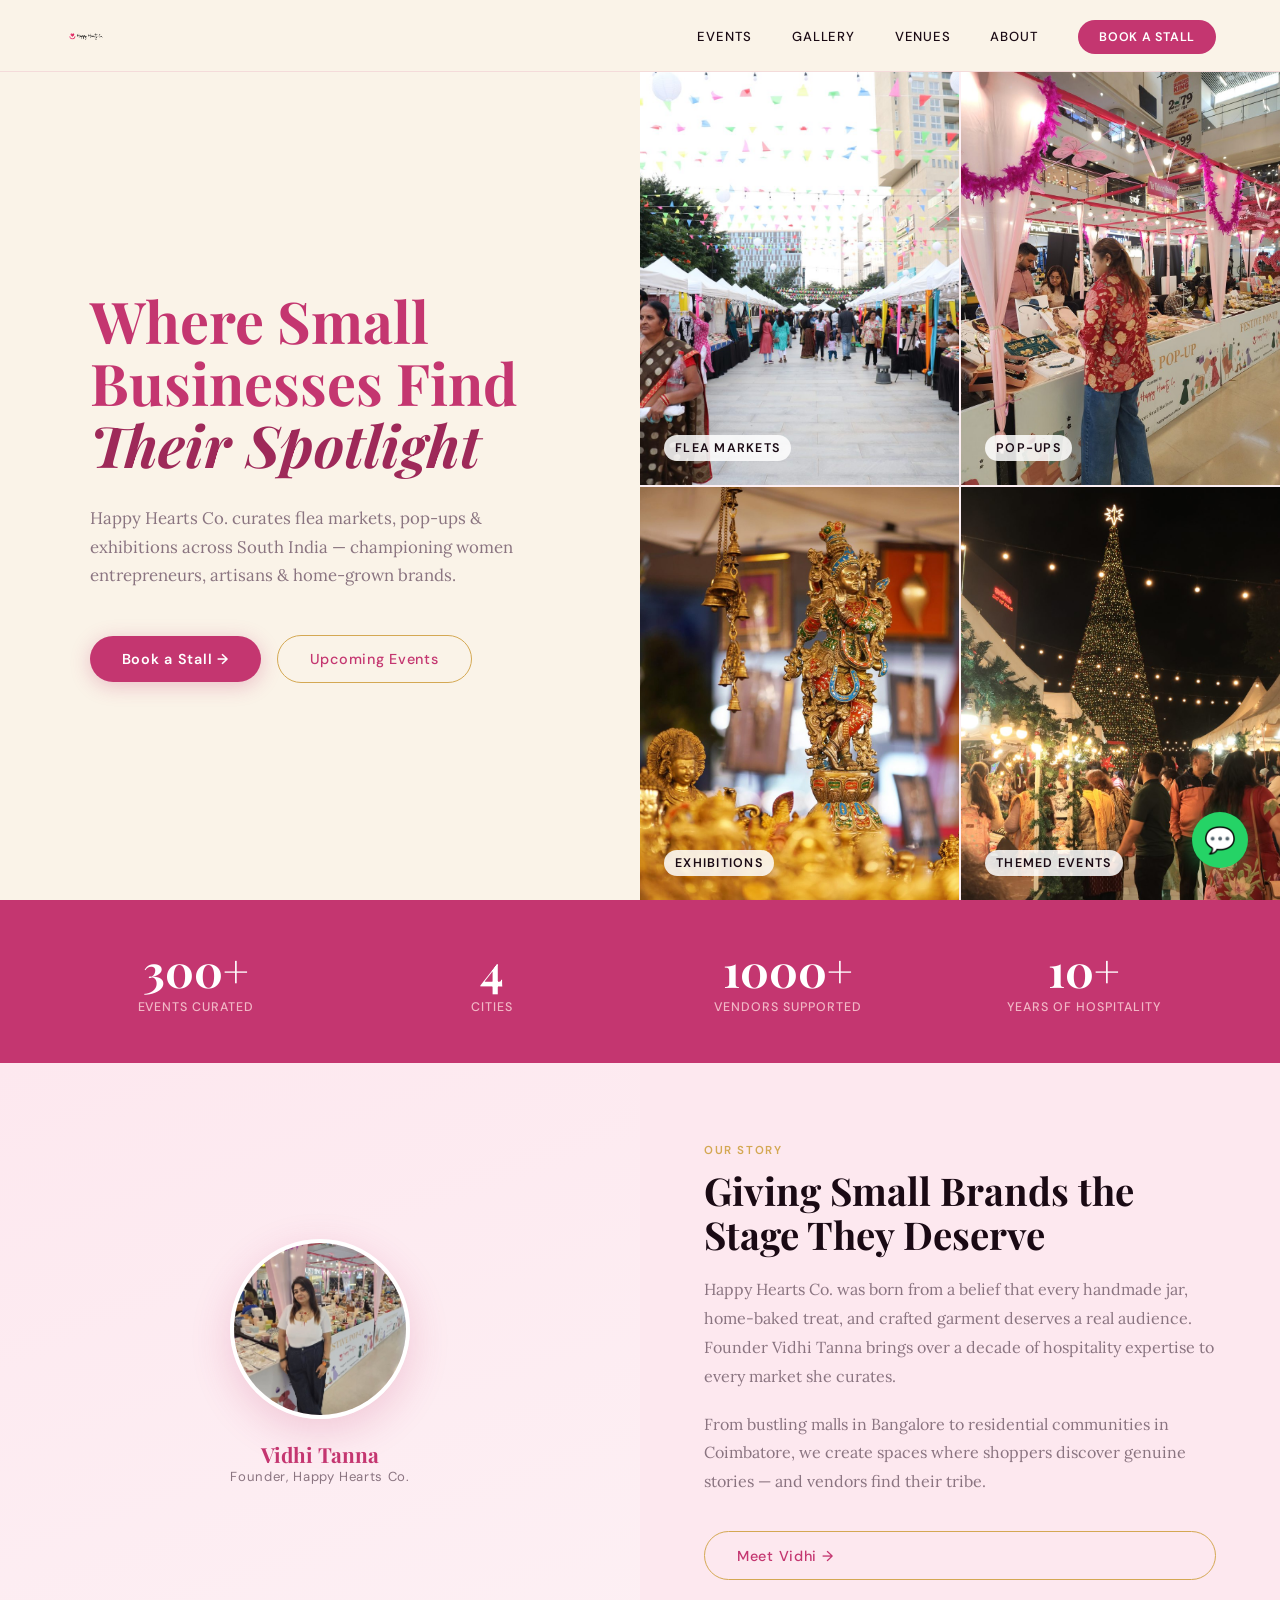
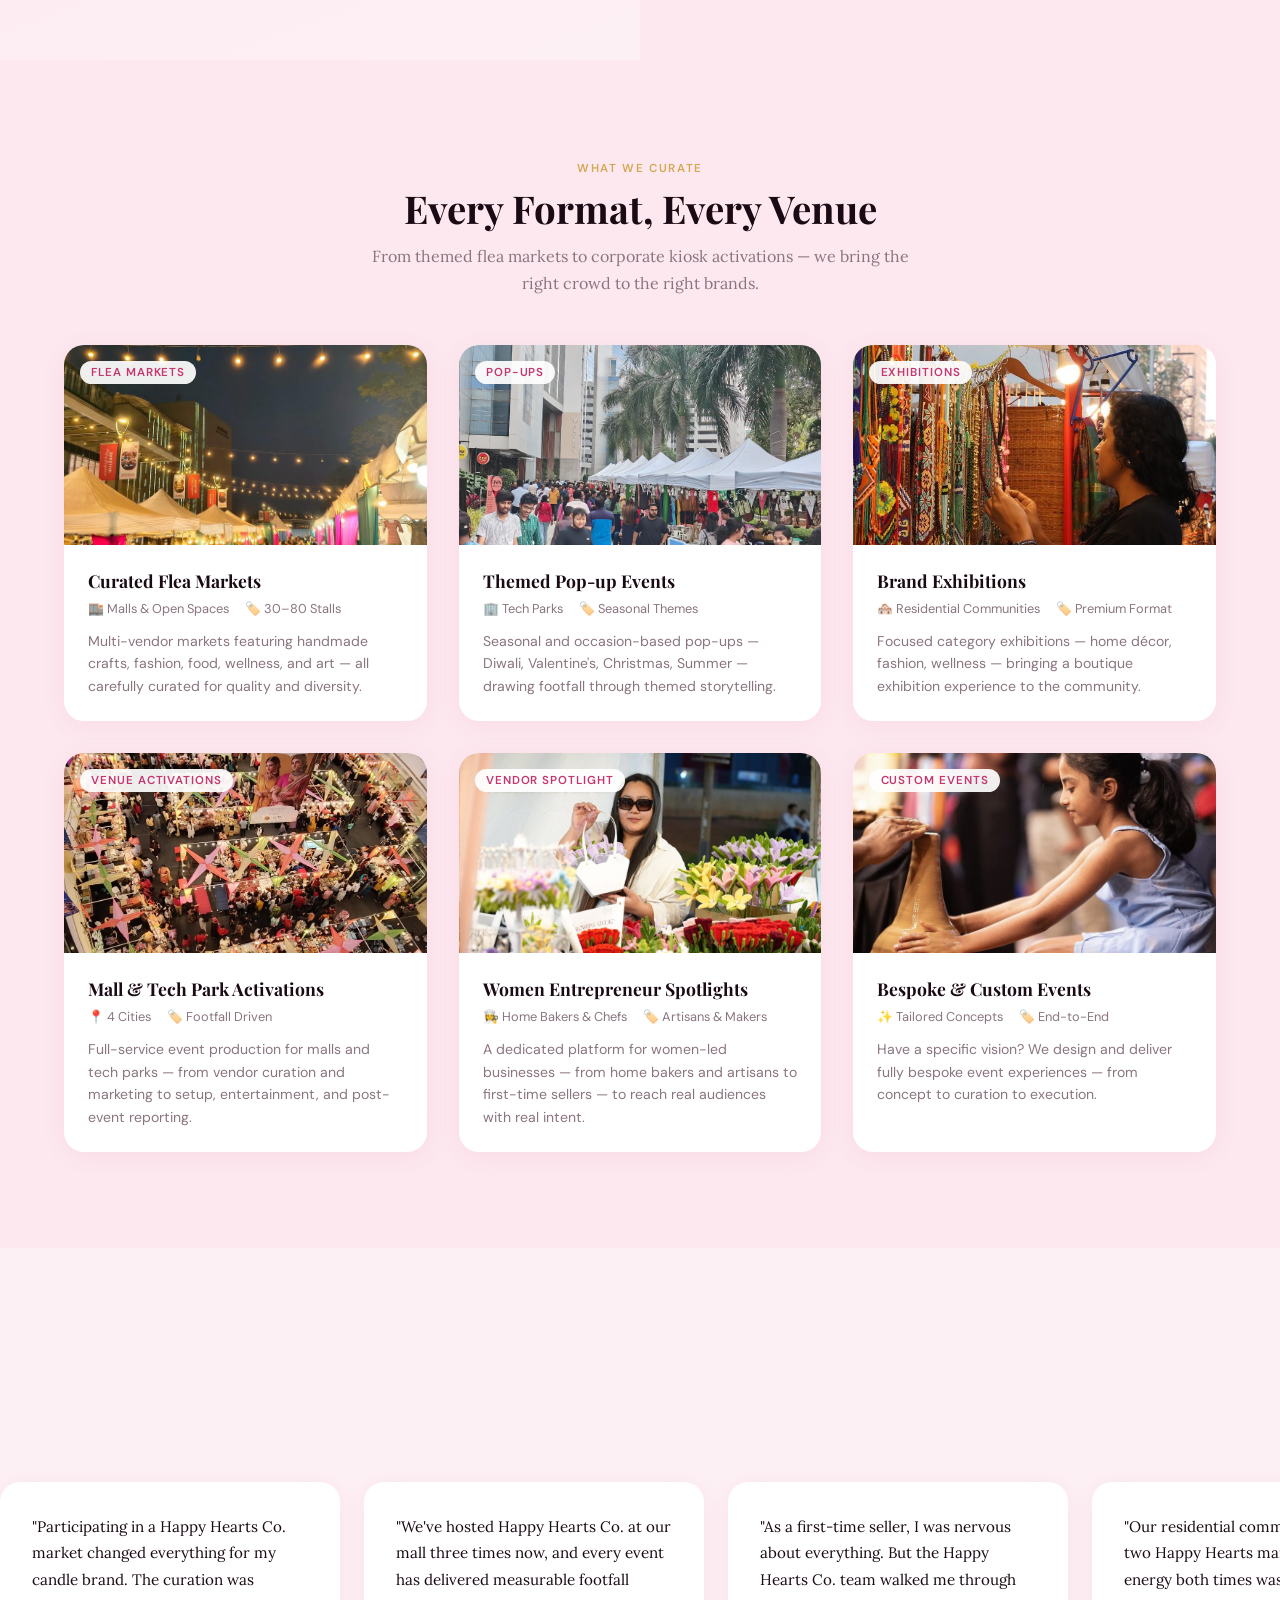
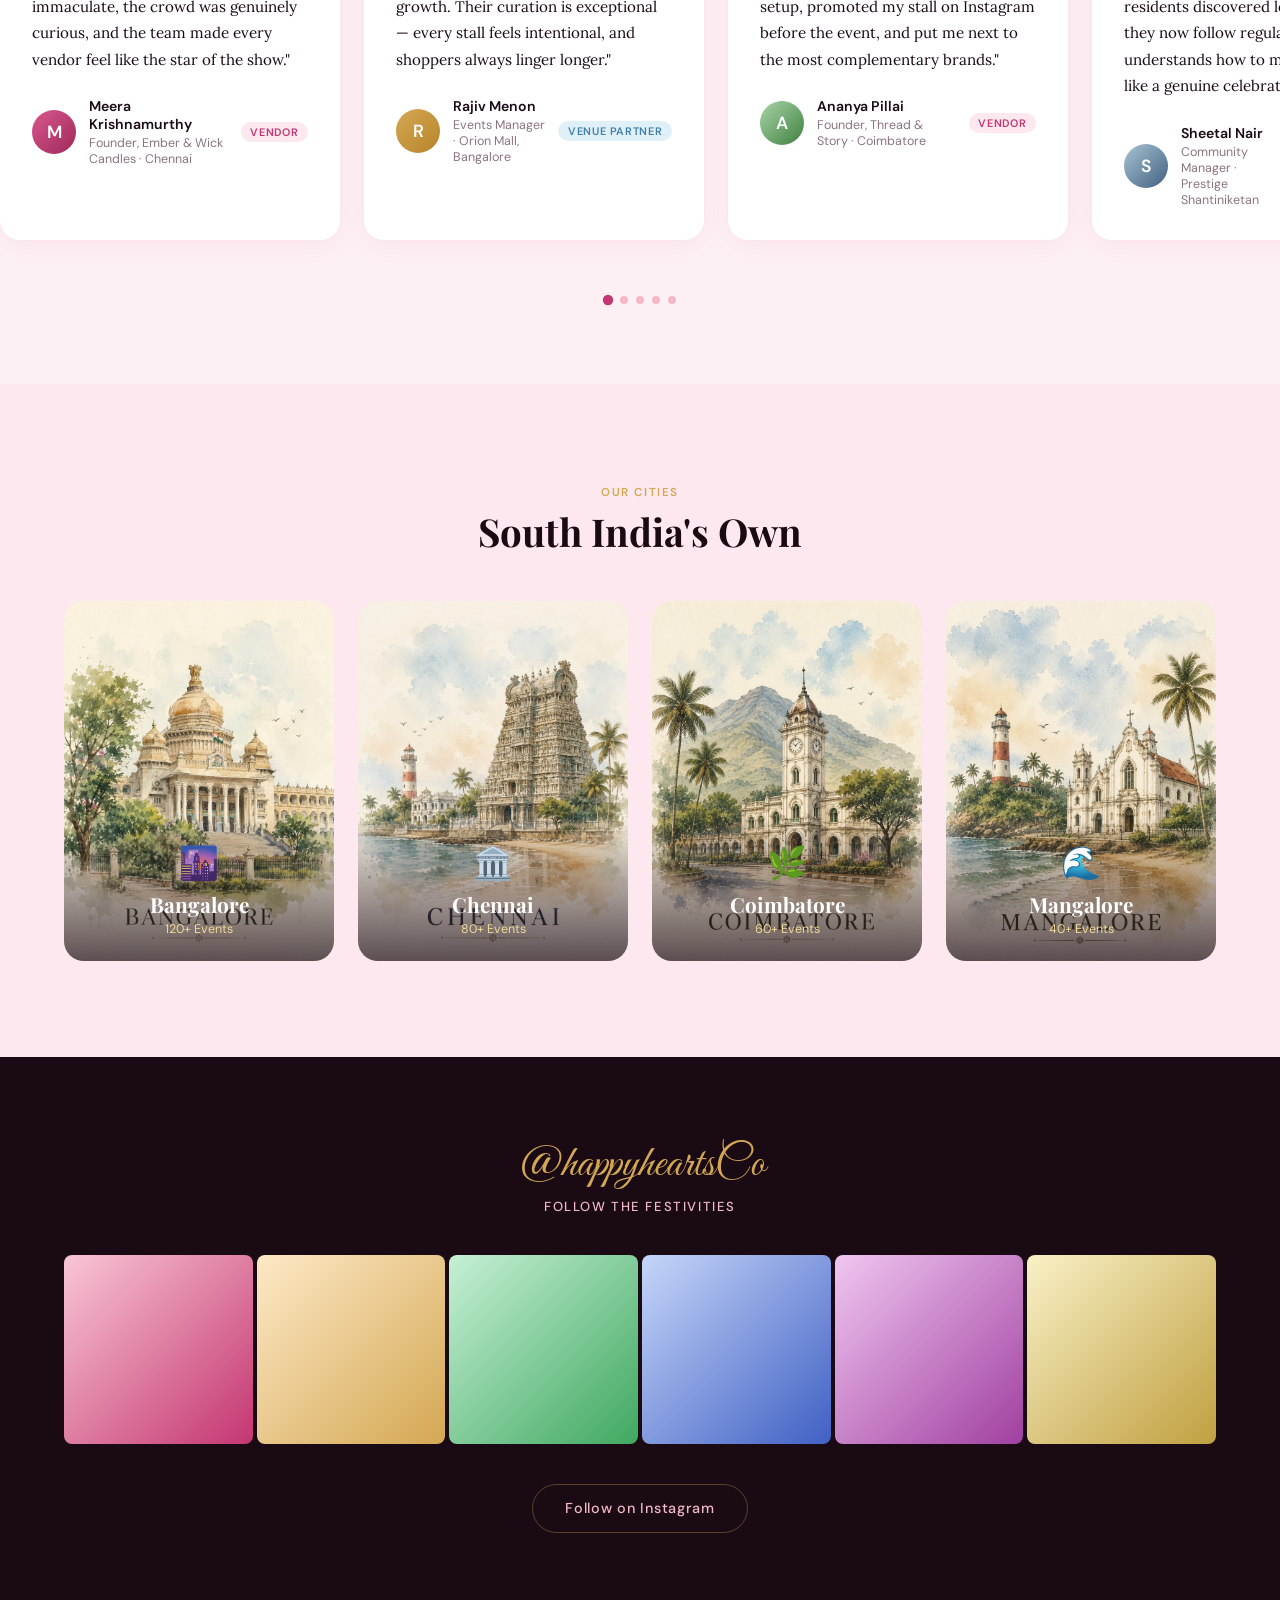
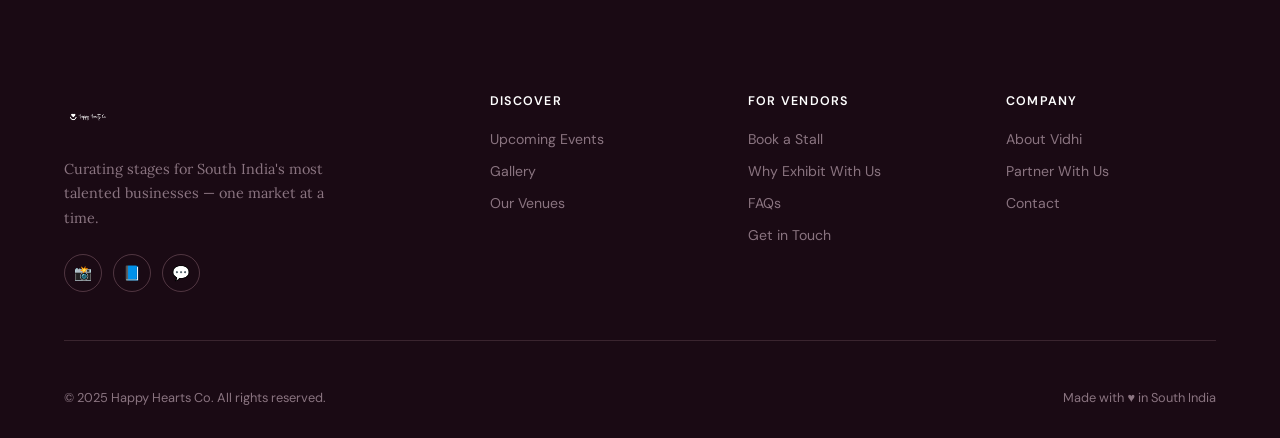
==== commit c0e2dbdb: "Changes for images" ====
--- a/index.html
+++ b/index.html
@@ -9,14 +9,14 @@
   <link rel="preconnect" href="https://fonts.gstatic.com" crossorigin>
   <link href="https://fonts.googleapis.com/css2?family=Playfair+Display:ital,wght@0,400;0,600;0,700;1,400;1,600&family=DM+Sans:wght@300;400;500;600&family=Lora:ital,wght@0,400;1,400&family=Great+Vibes&display=swap" rel="stylesheet">
   <link rel="stylesheet" href="/css/styles.css">
+  <link rel="icon" type="image/png" href="/images/logo/favicon.png">
 </head>
 <body>
 
 <!-- ── NAVIGATION ── -->
 <nav id="mainNav">
   <a href="/" class="nav-logo">
-    <!-- Replace src with your actual logo file, e.g. /images/logo.png -->
-    <span class="nav-logo-text serif">Happy Hearts Co.</span>
+    <img src="/images/logo/logo-horizontal.png" alt="Happy Hearts Co." class="nav-logo-img">
   </a>
   <ul class="nav-links">
     <li><a href="/events">Events</a></li>
@@ -90,7 +90,7 @@
 <section class="about-strip">
   <div class="about-visual">
     <div class="about-visual-inner">
-      <div class="about-founder-placeholder">V</div>
+      <img src="/images/founder/vidhi-tanna.jpg" alt="Vidhi Tanna" class="about-founder-img">
       <div class="about-founder-name serif">Vidhi Tanna</div>
       <div class="about-founder-title">Founder, Happy Hearts Co.</div>
     </div>
@@ -332,8 +332,7 @@
 <footer>
   <div class="footer-top">
     <div>
-      <!-- Replace with <img class="footer-logo-img" src="/images/logo.png" alt="Happy Hearts Co."> -->
-      <div class="footer-logo-text serif">Happy Hearts Co.</div>
+      <img src="/images/logo/logo-horizontal-white.png" alt="Happy Hearts Co." class="footer-logo-img">
       <p class="footer-tagline lora">Curating stages for South India's most talented businesses — one market at a time.</p>
       <div class="footer-social">
         <a href="https://www.instagram.com/happyheartsco.official?igsh=eXF6MTNpY3drdnB5" class="social-btn" target="_blank" title="Instagram">📸</a>
--- a/css/styles.css
+++ b/css/styles.css
@@ -308,10 +308,10 @@
   transition: transform 0.5s ease;
 }
 .hero-tile:hover .tile-bg { transform: scale(1.05); }
-.tb-1 { background: linear-gradient(135deg, #f9c6d6 0%, #e8a0bc 100%); }
-.tb-2 { background: linear-gradient(135deg, #fde8d0 0%, #f0c8a0 100%); }
-.tb-3 { background: linear-gradient(135deg, #d6e8f0 0%, #a8c8dc 100%); }
-.tb-4 { background: linear-gradient(135deg, #e0d6f0 0%, #c0a8dc 100%); }
+.tb-1 { background: url('/images/banner/flea-market.jpg') center/cover; }
+.tb-2 { background: url('/images/banner/pop-ups.jpg') center/cover; }
+.tb-3 { background: url('/images/banner/exhibitions.jpg') center/cover; }
+.tb-4 { background: url('/images/banner/themed-events.jpg') center/cover; }
 .tile-label {
   position: relative;
   z-index: 2;
@@ -460,12 +460,12 @@
   transition: transform 0.5s ease;
 }
 .event-card:hover .event-card-bg { transform: scale(1.06); }
-.ec-1 { background: linear-gradient(135deg, #f9c6d6 0%, #c43670 100%); }
-.ec-2 { background: linear-gradient(135deg, #fde8d0 0%, #D4A853 100%); }
-.ec-3 { background: linear-gradient(135deg, #e0f0d6 0%, #5a9e40 100%); }
-.ec-4 { background: linear-gradient(135deg, #d6e8f0 0%, #4080a8 100%); }
-.ec-5 { background: linear-gradient(135deg, #e8d6f0 0%, #9040a8 100%); }
-.ec-6 { background: linear-gradient(135deg, #f0e8d6 0%, #a87840 100%); }
+.ec-1 { background: url('/images/cards/curated-flea-markets.jpg') center/cover; }
+.ec-2 { background: url('/images/cards/themed-popup-events.jpg') center/cover; }
+.ec-3 { background: url('/images/cards/brand-exhibitions.jpg') center/cover; }
+.ec-4 { background: url('/images/cards/mall-tech-activations.jpg') center/cover; }
+.ec-5 { background: url('/images/cards/women-entrepreneur-spotlights.jpg') center/cover; }
+.ec-6 { background: url('/images/cards/bespoke-events.jpg') center/cover; }
 .event-card-tag {
   position: absolute;
   top: 1rem; left: 1rem;
@@ -616,10 +616,10 @@
   transition: transform 0.5s ease;
 }
 .city-card:hover .city-bg { transform: scale(1.06); }
-.cb-1 { background: linear-gradient(160deg, #f9c6d6 0%, #c43670 100%); }
-.cb-2 { background: linear-gradient(160deg, #fde8c6 0%, #c48040 100%); }
-.cb-3 { background: linear-gradient(160deg, #c6f0d6 0%, #40a860 100%); }
-.cb-4 { background: linear-gradient(160deg, #c6d6f9 0%, #4060c4 100%); }
+.cb-1 { background: url('/images/cities/bangalore.jpg') center/cover; }
+.cb-2 { background: url('/images/cities/chennai.jpg') center/cover; }
+.cb-3 { background: url('/images/cities/coimbatore.jpg') center/cover; }
+.cb-4 { background: url('/images/cities/mangalore.jpg') center/cover; }
 .city-overlay {
   position: relative;
   z-index: 2;
